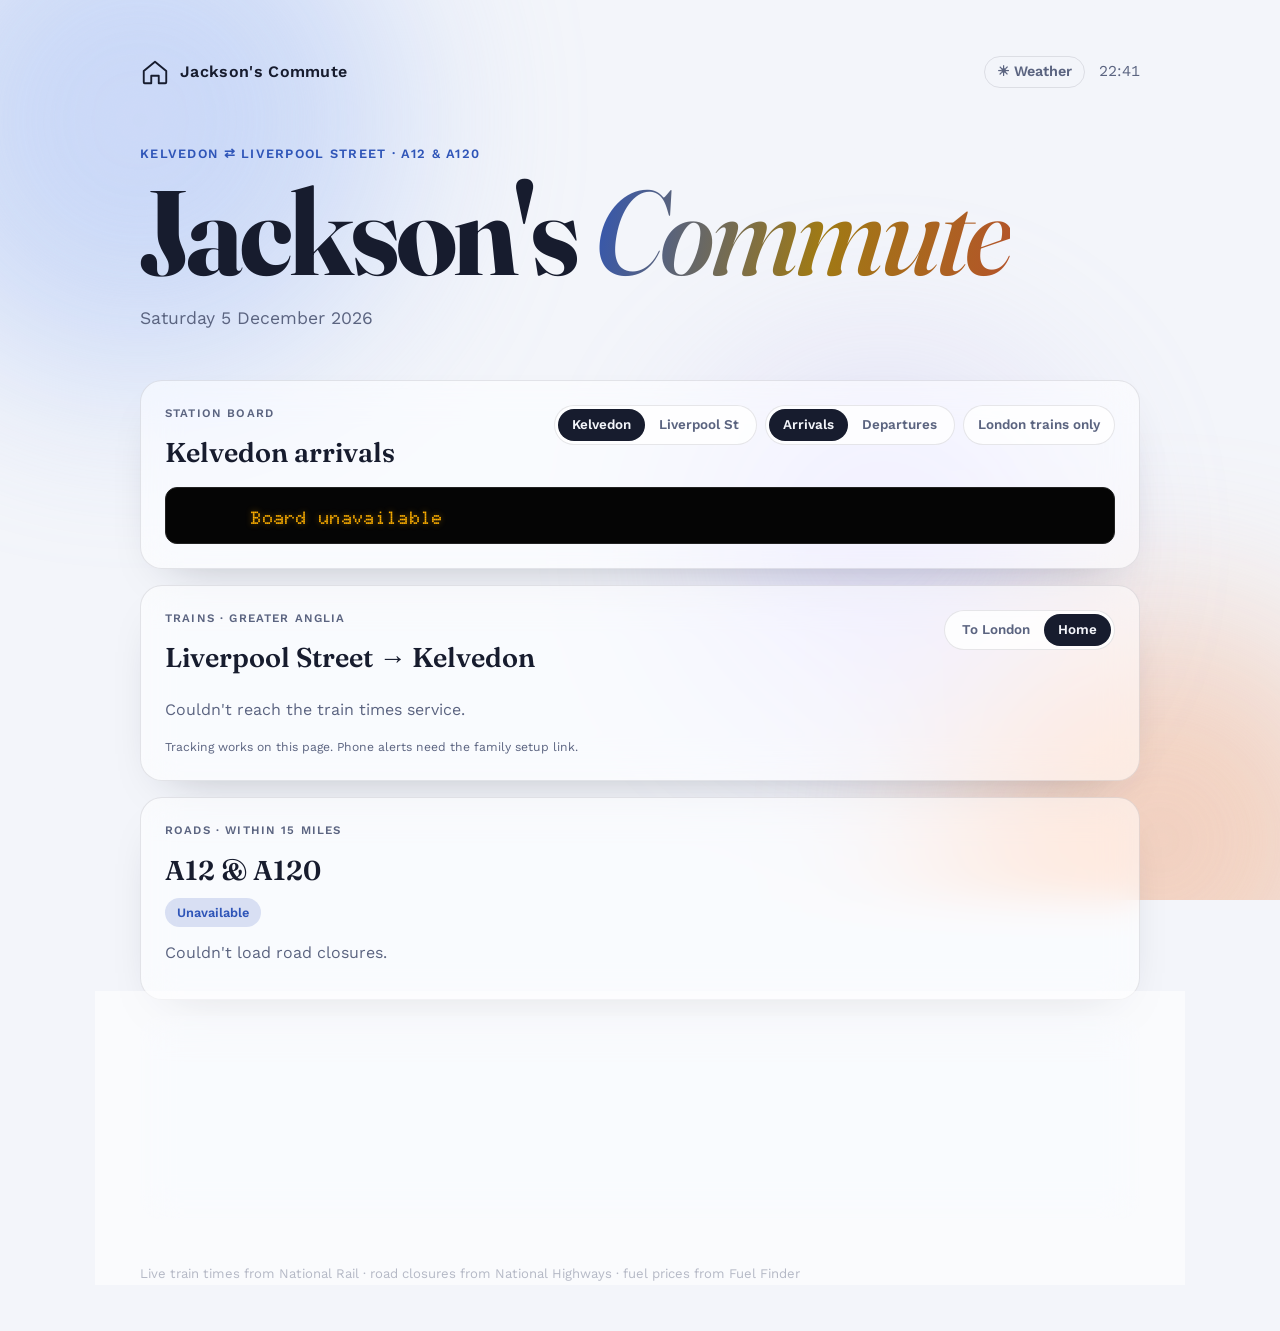
==== index.html @ 6f38d314 "Add the Met Office weather page and a link to it Co-Authored-By: Claude Opus 5.5 <noreply@anthropic." ====
<!doctype html>
<html lang="en-GB">
<head>
<meta charset="utf-8">
<meta name="viewport" content="width=device-width,initial-scale=1,viewport-fit=cover">
<title>Jackson&#39;s Commute</title>
<meta name="theme-color" content="#0c1020">
<link rel="preconnect" href="https://fonts.googleapis.com">
<link rel="preconnect" href="https://fonts.gstatic.com" crossorigin>
<link href="https://fonts.googleapis.com/css2?family=Fraunces:ital,opsz,wght@0,9..144,500;0,9..144,700;1,9..144,500&family=Work+Sans:wght@400;500;600&family=Doto:wght@700;900&display=swap" rel="stylesheet">
<style>
  :root {
    --bg: #0c1020;
    --ink: #eef1f8;
    --muted: #9aa3bd;
    --glass: rgba(255,255,255,0.055);
    --glass-2: rgba(255,255,255,0.09);
    --edge: rgba(255,255,255,0.11);
    --accent: #8fb3ff;
    --tomato: #e8875f;
    --gold: #e9c46a;
    --orb-a: #2a4596;
    --orb-b: #b4532a;
    --orb-c: #6a5acd;
    --shadow: 0 20px 60px -30px rgba(0,0,0,0.8);
    color-scheme: dark;
  }
  @media (prefers-color-scheme: light) {
    :root:not([data-theme="dark"]) {
      --bg: #f3f5fa;
      --ink: #171c2e;
      --muted: #5b6480;
      --glass: rgba(255,255,255,0.55);
      --glass-2: rgba(255,255,255,0.8);
      --edge: rgba(23,28,46,0.1);
      --accent: #2f55b8;
      --tomato: #b4532a;
      --gold: #a07a14;
      --orb-a: #a9c2f5;
      --orb-b: #f2b38f;
      --orb-c: #b9b0f0;
      --shadow: 0 20px 50px -30px rgba(23,28,46,0.35);
      color-scheme: light;
    }
  }
  * { box-sizing: border-box; }
  html, body { margin: 0; min-height: 100%; }
  body {
    background: var(--bg);
    color: var(--ink);
    font-family: "Work Sans", -apple-system, "Segoe UI", sans-serif;
    line-height: 1.5;
    overflow-x: hidden;
    padding: env(safe-area-inset-top) 0 env(safe-area-inset-bottom);
  }

  /* drifting colour orbs */
  .sky { position: fixed; inset: 0; z-index: 0; overflow: hidden; pointer-events: none; }
  .orb { position: absolute; border-radius: 50%; filter: blur(90px); opacity: 0.55; will-change: transform; }
  .orb.a { width: 520px; height: 520px; background: var(--orb-a); top: -140px; left: -120px; animation: drift1 26s ease-in-out infinite alternate; }
  .orb.b { width: 440px; height: 440px; background: var(--orb-b); bottom: -160px; right: -100px; animation: drift2 32s ease-in-out infinite alternate; }
  .orb.c { width: 360px; height: 360px; background: var(--orb-c); top: 40%; left: 55%; opacity: 0.3; animation: drift3 38s ease-in-out infinite alternate; }
  @keyframes drift1 { to { transform: translate(180px, 120px) scale(1.15); } }
  @keyframes drift2 { to { transform: translate(-200px, -140px) scale(1.1); } }
  @keyframes drift3 { to { transform: translate(-260px, 80px) scale(0.9); } }
  .grain { position: fixed; inset: 0; z-index: 1; pointer-events: none; opacity: 0.06; mix-blend-mode: overlay;
    background-image: url("data:image/svg+xml,%3Csvg xmlns='http://www.w3.org/2000/svg' width='160' height='160'%3E%3Cfilter id='n'%3E%3CfeTurbulence type='fractalNoise' baseFrequency='0.9' numOctaves='2' stitchTiles='stitch'/%3E%3C/filter%3E%3Crect width='100%25' height='100%25' filter='url(%23n)'/%3E%3C/svg%3E"); }

  .wrap { position: relative; z-index: 2; max-width: 1040px; margin: 0 auto; padding: 56px 20px 48px; }

  .top { display: flex; justify-content: space-between; align-items: center; gap: 12px; margin-bottom: 56px; }
  .mark { display: flex; align-items: center; gap: 10px; font-weight: 600; letter-spacing: 0.02em; }
  .mark svg { width: 30px; height: 30px; }
  .top-print { color: var(--muted); font-size: 0.9rem; font-weight: 600; text-decoration: none; padding: 4px 12px; border: 1px solid var(--edge); border-radius: 999px; }
  .top-print:hover { color: var(--ink); }
  @media print { .top-print { display: none; } }
  .clock { font-variant-numeric: tabular-nums; color: var(--muted); font-size: 0.95rem; }

  .hero { margin-bottom: 48px; }
  .hello { color: var(--accent); font-weight: 600; letter-spacing: 0.1em; text-transform: uppercase; font-size: 0.8rem; margin: 0 0 14px; }
  h1 {
    font-family: "Fraunces", Georgia, serif; font-weight: 700;
    font-size: clamp(3rem, 11vw, 7.5rem); line-height: 0.92; letter-spacing: -0.03em; margin: 0;
  }
  h1 em { font-style: italic; font-weight: 500;
    background: linear-gradient(100deg, var(--accent), var(--gold) 55%, var(--tomato));
    -webkit-background-clip: text; background-clip: text; color: transparent; }
  .date { margin: 18px 0 0; font-size: 1.1rem; color: var(--muted); }

  .grid { display: grid; grid-template-columns: repeat(6, minmax(0, 1fr)); gap: 16px; }
  .card {
    position: relative; border-radius: 22px; padding: 24px;
    background: var(--glass); border: 1px solid var(--edge);
    backdrop-filter: blur(18px) saturate(140%); -webkit-backdrop-filter: blur(18px) saturate(140%);
    box-shadow: var(--shadow); color: inherit; text-decoration: none;
    transition: transform 0.25s ease, background 0.25s ease, border-color 0.25s ease;
  }
  a.card:hover, a.card:focus-visible { transform: translateY(-4px); background: var(--glass-2); border-color: color-mix(in srgb, var(--accent) 45%, var(--edge)); }
  a:focus-visible { outline: 2px solid var(--accent); outline-offset: 3px; }
  .label { font-size: 0.72rem; font-weight: 600; letter-spacing: 0.1em; text-transform: uppercase; color: var(--muted); margin: 0 0 10px; }

  .tonight { grid-column: span 4; min-height: 240px; display: flex; flex-direction: column; }
  .tonight h2 { font-family: "Fraunces", Georgia, serif; font-weight: 600; font-size: clamp(1.5rem, 3.4vw, 2.2rem); line-height: 1.15; margin: 0; text-wrap: balance; }
  .split { display: grid; grid-template-columns: minmax(0, 1fr) minmax(0, 1fr); gap: 18px; }
  .split h2 { font-size: clamp(1.15rem, 2.4vw, 1.45rem); }
  .who { display: inline-block; font-size: 0.72rem; font-weight: 600; padding: 2px 10px; border-radius: 999px; margin-bottom: 8px;
    background: color-mix(in srgb, var(--accent) 18%, transparent); color: var(--accent); }
  .who.adults { background: color-mix(in srgb, var(--tomato) 18%, transparent); color: var(--tomato); }
  .tomorrow { margin-top: auto; padding-top: 18px; color: var(--muted); font-size: 0.9rem; }
  .tomorrow b { color: var(--ink); font-weight: 500; }

  .dinner { grid-column: span 2; display: flex; flex-direction: column; justify-content: space-between; min-height: 240px;
    background: linear-gradient(145deg, color-mix(in srgb, var(--accent) 30%, transparent), color-mix(in srgb, var(--gold) 14%, transparent)), var(--glass); }
  .dinner .big { font-family: "Fraunces", Georgia, serif; font-size: 1.9rem; font-weight: 700; line-height: 1.05; margin: 0; }
  .dinner .sub { color: var(--muted); margin: 8px 0 0; font-size: 0.92rem; }
  .arrow { display: inline-flex; align-items: center; justify-content: center; width: 46px; height: 46px; border-radius: 50%;
    background: var(--ink); color: var(--bg); font-size: 1.3rem; transition: transform 0.25s ease; align-self: flex-end; }
  a.card:hover .arrow { transform: rotate(-45deg); }

  .small { grid-column: span 2; display: flex; gap: 14px; align-items: flex-start; }
  .icon { flex: none; width: 42px; height: 42px; border-radius: 12px; display: grid; place-items: center; background: var(--glass-2); border: 1px solid var(--edge); }
  .icon svg { width: 22px; height: 22px; stroke: var(--accent); fill: none; stroke-width: 1.8; stroke-linecap: round; stroke-linejoin: round; }
  .small h3 { margin: 0 0 2px; font-size: 1.02rem; font-weight: 600; }
  .small p { margin: 0; color: var(--muted); font-size: 0.88rem; }

  .weather { grid-column: span 6; display: grid; grid-template-columns: minmax(0, 1.1fr) minmax(0, 1.6fr) minmax(0, 1.2fr); gap: 28px; align-items: start;
    background: linear-gradient(135deg, color-mix(in srgb, var(--orb-c) 22%, transparent), transparent 60%), var(--glass); }
  .wx-main { display: flex; align-items: center; gap: 14px; }
  .wx-temp { font-family: "Fraunces", Georgia, serif; font-size: 4.2rem; font-weight: 600; line-height: 1; letter-spacing: -0.03em; }
  .wx-desc { margin: 10px 0 2px; font-weight: 600; }
  .wx-meta { margin: 0; color: var(--muted); font-size: 0.85rem; }
  .wx-ico { display: inline-flex; width: 28px; height: 28px; flex: none; }
  .wx-ico.big { width: 58px; height: 58px; }
  .wx-ico svg { width: 100%; height: 100%; fill: none; stroke-width: 1.6; stroke-linecap: round; stroke-linejoin: round; }
  .wx-ico .sun { stroke: var(--gold); } .wx-ico .cloud { stroke: var(--ink); } .wx-ico .rain { stroke: #7fb2e5; } .wx-ico .moon { stroke: var(--muted); }
  .wx-hours { display: grid; grid-template-columns: repeat(6, minmax(0, 1fr)); gap: 6px; text-align: center; padding-top: 26px; }
  .wx-h { display: flex; flex-direction: column; align-items: center; gap: 5px; font-size: 0.8rem; color: var(--muted); font-variant-numeric: tabular-nums; }
  .wx-h b { color: var(--ink); font-size: 1rem; font-weight: 600; }
  .wx-rain { color: #7fb2e5; font-size: 0.72rem; min-height: 1em; }
  .wx-days { display: grid; gap: 4px; padding-top: 18px; }
  .wx-d { display: grid; grid-template-columns: 44px 28px 1fr auto; align-items: center; gap: 10px; font-size: 0.88rem; font-variant-numeric: tabular-nums; padding: 3px 0; }
  .wx-d .day { font-weight: 600; }
  .wx-d .rng { color: var(--muted); text-align: right; }
  .wx-d .rng b { color: var(--ink); font-weight: 600; }
  .wx-d .wx-rain { text-align: left; }
  @media (max-width: 900px) { .weather { grid-template-columns: minmax(0, 1fr) minmax(0, 1.4fr); } .wx-days { grid-column: span 2; grid-template-columns: repeat(5, minmax(0,1fr)); padding-top: 0; }
    .wx-d { grid-template-columns: 1fr; justify-items: center; text-align: center; gap: 4px; } .wx-d .rng, .wx-d .wx-rain { text-align: center; } }
  @media (max-width: 560px) { .weather { grid-template-columns: minmax(0, 1fr); gap: 18px; } .wx-days { grid-column: auto; } .wx-hours { padding-top: 0; } }

  .trains { grid-column: span 6; }
  .tr-head { display: flex; justify-content: space-between; align-items: flex-start; gap: 14px; flex-wrap: wrap; margin-bottom: 14px; }
  .tr-head h2 { font-family: "Fraunces", Georgia, serif; font-weight: 600; font-size: clamp(1.3rem, 3vw, 1.7rem); margin: 0; }
  .tr-switch { display: inline-flex; padding: 3px; border-radius: 999px; background: var(--glass-2); border: 1px solid var(--edge); }
  .tr-switch button { font: inherit; font-size: 0.84rem; font-weight: 600; border: 0; cursor: pointer; padding: 6px 14px; border-radius: 999px; background: transparent; color: var(--muted); }
  .tr-switch button[aria-selected="true"] { background: var(--ink); color: var(--bg); }
  .tr-switch button:focus-visible { outline: 2px solid var(--accent); outline-offset: 2px; }
  .tr-list { display: grid; }
  .tr-row { display: grid; grid-template-columns: 78px minmax(0, 1fr) 70px 110px 64px; gap: 12px; align-items: center; padding: 10px 0; border-top: 1px solid var(--edge); font-variant-numeric: tabular-nums; }
  .tr-row.hdr { border-top: 0; padding-top: 0; font-size: 0.7rem; font-weight: 600; letter-spacing: 0.08em; text-transform: uppercase; color: var(--muted); }
  .tr-row.hdr span { font-size: inherit; }
  .tr-dep { font-size: 1.15rem; font-weight: 600; }
  .tr-dep s { color: var(--muted); font-weight: 400; font-size: 0.85rem; margin-right: 4px; }
  .tr-to { color: var(--muted); font-size: 0.88rem; min-width: 0; overflow: hidden; text-overflow: ellipsis; white-space: nowrap; }
  .tr-to b { color: var(--ink); font-weight: 600; }
  .tr-plat { font-size: 0.9rem; }
  .tr-st { justify-self: end; font-size: 0.76rem; font-weight: 600; padding: 3px 10px; border-radius: 999px; white-space: nowrap;
    background: color-mix(in srgb, var(--accent) 16%, transparent); color: var(--accent); }
  .tr-st.late { background: color-mix(in srgb, var(--gold) 20%, transparent); color: var(--gold); }
  .tr-st.bad { background: color-mix(in srgb, var(--tomato) 22%, transparent); color: var(--tomato); }
  .tr-row.cancelled .tr-dep, .tr-row.cancelled .tr-to b { text-decoration: line-through; color: var(--muted); }
  .tr-msg { margin: 0 0 12px; padding: 10px 12px; border-radius: 12px; font-size: 0.85rem; background: color-mix(in srgb, var(--gold) 14%, transparent); border: 1px solid color-mix(in srgb, var(--gold) 30%, transparent); }
  .tr-empty { margin: 6px 0; color: var(--muted); }
  .tr-trk { justify-self: end; font: inherit; font-size: 0.74rem; font-weight: 600; cursor: pointer; padding: 3px 10px; border-radius: 999px;
    border: 1px solid var(--edge); background: transparent; color: var(--ink); }
  .tr-trk:hover, .tr-trk[aria-pressed="true"] { background: var(--ink); color: var(--bg); }
  .trk { margin: 0 0 16px; padding: 16px 18px; border-radius: 16px; background: var(--glass-2); border: 1px solid color-mix(in srgb, var(--accent) 45%, var(--edge)); }
  .trk-top { display: flex; justify-content: space-between; align-items: flex-start; gap: 12px; }
  .trk-top .label { margin-bottom: 4px; }
  .trk-now { font-family: "Fraunces", Georgia, serif; font-size: 1.25rem; font-weight: 600; line-height: 1.25; margin: 0; }
  .trk-sub { margin: 4px 0 0; color: var(--muted); font-size: 0.88rem; }
  .trk-sub b { color: var(--ink); font-weight: 600; }
  .trk-sub .late { color: var(--gold); } .trk-sub .bad { color: var(--tomato); }
  .trk-stop { font: inherit; font-size: 0.8rem; font-weight: 600; cursor: pointer; border: 1px solid var(--edge); background: transparent; color: var(--muted); border-radius: 999px; padding: 5px 12px; white-space: nowrap; }
  .trk-stop:hover { color: var(--ink); }
  .trk-line { list-style: none; margin: 14px 0 0; padding: 0; display: grid; }
  .trk-line li { position: relative; display: grid; grid-template-columns: 18px minmax(0, 1fr) auto; gap: 10px; align-items: center; padding: 5px 0; font-size: 0.88rem; font-variant-numeric: tabular-nums; }
  .trk-line li::before { content: ""; position: absolute; left: 8px; top: 0; bottom: 0; width: 2px; background: var(--edge); }
  .trk-line li:first-child::before { top: 50%; } .trk-line li:last-child::before { bottom: 50%; }
  .trk-line li.done::before { background: var(--accent); }
  .trk-dot { position: relative; z-index: 1; width: 12px; height: 12px; margin-left: 3px; border-radius: 50%; border: 2px solid var(--muted); background: var(--bg); }
  .trk-line li.done .trk-dot { background: var(--accent); border-color: var(--accent); }
  .trk-line li.next .trk-dot { border-color: var(--accent); box-shadow: 0 0 0 4px color-mix(in srgb, var(--accent) 25%, transparent); }
  .trk-line li.done .trk-name { color: var(--muted); }
  .trk-line li.dest .trk-name { font-weight: 700; }
  .trk-line li.before .trk-name, .trk-line li.before .trk-t { opacity: 0.5; }
  .trk-line li.boarding .trk-name { font-weight: 700; }
  .trk-you { font-style: normal; font-size: 0.7rem; font-weight: 600; letter-spacing: 0.04em; text-transform: uppercase; color: var(--accent); margin-left: 6px; }
  .trk-t { color: var(--muted); font-size: 0.8rem; text-align: right; }
  .trk-t b { color: var(--ink); font-weight: 600; } .trk-t .late { color: var(--gold); }
  .tr-foot { margin: 10px 0 0; font-size: 0.76rem; color: var(--muted); }
  @media (max-width: 560px) {
    .tr-row { grid-template-columns: 58px minmax(0, 1fr) auto auto; gap: 8px; }
    .tr-row .tr-plat { display: none; }
  }

  .board-card { grid-column: span 6; }
  /* Station board: amber dot-matrix on black, like the displays on the platform */
  .board { --amber: #ffb000; background: #050505; border-radius: 12px; padding: 14px 16px 10px; border: 1px solid #222;
    font-family: "Doto", ui-monospace, "SFMono-Regular", Menlo, monospace; font-weight: 900; color: var(--amber);
    text-shadow: 0 0 6px rgba(255, 176, 0, 0.45); letter-spacing: 0.02em; overflow: hidden; }
  .bd-row { display: grid; grid-template-columns: 5.2ch minmax(0, 1fr) 4ch 9ch; gap: 12px; align-items: baseline; padding: 4px 0; font-size: 1.12rem; line-height: 1.3; }
  .bd-row.hd { font-size: 0.78rem; opacity: 0.75; padding-bottom: 6px; }
  .bd-where { overflow: hidden; white-space: nowrap; text-overflow: ellipsis; }
  .bd-plat { text-align: center; }
  .bd-exp { text-align: right; white-space: nowrap; }
  .bd-filter { font: inherit; font-size: 0.84rem; font-weight: 600; cursor: pointer; padding: 7px 14px; border-radius: 999px;
    border: 1px solid var(--edge); background: var(--glass-2); color: var(--muted); }
  .bd-filter[aria-pressed="true"] { background: var(--ink); color: var(--bg); border-color: var(--ink); }
  .bd-filter:focus-visible { outline: 2px solid var(--accent); outline-offset: 2px; }
  .bd-short { display: none; }
  /* Names too long for their column slide across to show the rest, then back */
  .pan { text-overflow: clip !important; }
  .pan > .pan-in { display: inline-block; animation: pan var(--pan-dur, 6s) ease-in-out 1.5s infinite alternate; }
  @keyframes pan { 0%, 15% { transform: translateX(0); } 85%, 100% { transform: translateX(var(--pan-by)); } }
  @media (prefers-reduced-motion: reduce) { .pan > .pan-in { animation: none; } .pan { text-overflow: ellipsis !important; } }
  @media print { .pan > .pan-in { animation: none !important; } }
  .bd-late { color: #ffd766; } .bd-bad { color: #ff6a3d; text-shadow: 0 0 6px rgba(255, 106, 61, 0.5); }
  .bd-calling { font-size: 0.9rem; opacity: 0.9; overflow: hidden; white-space: nowrap; padding: 0 0 6px 5.2ch; margin-left: 12px; }
  .bd-calling span, .bd-tick { display: inline-block; padding-left: 100%; animation: bd-scroll var(--bd-dur, 20s) linear infinite; }
  @keyframes bd-scroll { to { transform: translateX(-100%); } }
  .bd-foot { display: flex; gap: 14px; justify-content: space-between; align-items: baseline; border-top: 1px solid #1e1e1e; margin-top: 8px; padding-top: 8px; font-size: 0.9rem; }
  .bd-clock { font-size: 1.35rem; }
  .bd-msg { flex: 1; min-width: 0; overflow: hidden; white-space: nowrap; font-size: 0.85rem; opacity: 0.85; }
  @media (prefers-reduced-motion: reduce) { .bd-calling span, .bd-tick { animation: none; padding-left: 0; white-space: normal; } .bd-msg { white-space: normal; } }
  @media (max-width: 560px) {
    .board { padding: 12px 12px 8px; }
    .bd-row { grid-template-columns: 4.8ch minmax(0, 1fr) 2.6ch 9ch; gap: 6px; font-size: 0.9rem; }
    .bd-row.hd { font-size: 0.7rem; }
    .bd-long { display: none; } .bd-short { display: inline; }
    .bd-calling { padding-left: 0; margin-left: 0; }
  }
  @media print {
    .board { background: #fff !important; color: #111 !important; text-shadow: none !important; border-color: #ccc !important; }
    .bd-late, .bd-bad { color: #111 !important; text-shadow: none !important; }
    .bd-calling span, .bd-tick { animation: none !important; padding-left: 0 !important; white-space: normal; } .bd-msg { white-space: normal !important; }
  }
  .roads { grid-column: span 6; }
  .fuel { grid-column: span 6; }
  .fu-row { display: grid; grid-template-columns: 74px minmax(0, 1fr) auto; gap: 12px; align-items: center; padding: 10px 0; border-top: 1px solid var(--edge); }
  .fu-p { font-size: 1.3rem; font-weight: 700; font-variant-numeric: tabular-nums; line-height: 1; }
  .fu-p small { font-size: 0.75rem; font-weight: 600; color: var(--muted); margin-left: 1px; }
  .fu-row.best .fu-p { color: var(--gold); }
  .fu-old { display: block; font-size: 0.7rem; font-weight: 500; color: var(--muted); margin-top: 4px; }
  .fu-txt { min-width: 0; }
  .fu-txt b { display: block; font-weight: 600; font-size: 0.92rem; line-height: 1.35; }
  .fu-txt span { display: block; font-size: 0.8rem; color: var(--muted); overflow: hidden; text-overflow: ellipsis; white-space: nowrap; }
  .fu-txt .shut { color: var(--tomato); font-weight: 600; }
  .fu-pin { font-size: 0.68rem; font-weight: 700; letter-spacing: 0.04em; text-transform: uppercase; color: var(--gold); margin-left: 6px; }
  .fu-side { text-align: right; font-size: 0.8rem; color: var(--muted); white-space: nowrap; font-variant-numeric: tabular-nums; }
  .fu-side a { display: block; color: var(--accent); font-weight: 600; text-decoration: none; margin-top: 2px; }
  @media print { .fu-side a { display: none; } }
  .rd-sum { display: inline-block; margin-top: 8px; font-size: 0.8rem; font-weight: 600; padding: 5px 12px; border-radius: 999px; white-space: nowrap;
    background: color-mix(in srgb, var(--accent) 16%, transparent); color: var(--accent); }
  .rd-sum.warn { background: color-mix(in srgb, var(--tomato) 22%, transparent); color: var(--tomato); }
  .rd-group { font-size: 0.7rem; font-weight: 600; letter-spacing: 0.08em; text-transform: uppercase; color: var(--muted); margin: 14px 0 2px; }
  .rd-group:first-child { margin-top: 0; }
  .rd-row { display: grid; grid-template-columns: 54px minmax(0, 1fr) auto; gap: 12px; align-items: center; padding: 10px 0; border-top: 1px solid var(--edge); }
  .rd-road { justify-self: start; font-size: 0.78rem; font-weight: 700; padding: 3px 8px; border-radius: 6px; background: #1f3f8f; color: #fff; letter-spacing: 0.02em; }
  .rd-txt { min-width: 0; }
  .rd-txt b { display: block; font-weight: 600; font-size: 0.92rem; line-height: 1.35; }
  .rd-txt span { font-size: 0.8rem; color: var(--muted); }
  .rd-where { display: block; font-style: normal; font-size: 0.82rem; color: var(--ink); opacity: 0.8; margin: 1px 0 2px; }
  .rd-row.live .rd-txt span { color: var(--tomato); font-weight: 600; }
  .rd-mi { font-size: 0.8rem; color: var(--muted); font-variant-numeric: tabular-nums; white-space: nowrap; }
  .rd-more { font: inherit; font-size: 0.82rem; font-weight: 600; color: var(--accent); background: none; border: 0; padding: 8px 0 0; cursor: pointer; }

  .house { margin-top: 48px; }
  .house-head { display: flex; justify-content: space-between; align-items: baseline; flex-wrap: wrap; gap: 8px; margin-bottom: 16px; }
  .house-head h2 { font-family: "Fraunces", Georgia, serif; font-weight: 600; font-size: 1.6rem; margin: 0; }
  .legend { display: flex; align-items: center; gap: 6px; font-size: 0.8rem; color: var(--muted); }
  .legend .dot.down { margin-left: 8px; }
  .apps { display: grid; grid-template-columns: repeat(4, minmax(0, 1fr)); gap: 14px; }
  .app { display: flex; gap: 12px; align-items: flex-start; padding: 18px; border-radius: 18px; }
  .app-txt { flex: 1; min-width: 0; }
  .app h3 { margin: 0 0 2px; font-size: 0.98rem; font-weight: 600; }
  .app p { margin: 0; color: var(--muted); font-size: 0.82rem; }
  .dot { flex: none; width: 9px; height: 9px; border-radius: 50%; background: var(--muted); opacity: 0.5; margin-top: 4px; }
  .dot.up { background: var(--accent); opacity: 1; box-shadow: 0 0 0 4px color-mix(in srgb, var(--accent) 22%, transparent); }
  .dot.down { background: var(--tomato); opacity: 1; }
  @media (max-width: 820px) { .apps { grid-template-columns: repeat(2, minmax(0, 1fr)); } }
  @media (max-width: 420px) { .apps { grid-template-columns: minmax(0, 1fr); } }

  footer { margin-top: 44px; display: flex; justify-content: space-between; flex-wrap: wrap; gap: 8px; color: var(--muted); font-size: 0.82rem; }
  footer a { color: var(--muted); }

  @media (max-width: 820px) {
    .tonight, .dinner { grid-column: span 6; }
    .small { grid-column: span 3; }
  }
  @media (max-width: 560px) {
    .wrap { padding-top: 32px; }
    .top { margin-bottom: 36px; }
    .small { grid-column: span 6; }
    .split { grid-template-columns: 1fr; }
    .orb { filter: blur(70px); }
  }
  @media (prefers-reduced-motion: reduce) {
    .orb { animation: none; }
    .card, .arrow { transition: none; }
  }
</style>
</head>
<body>
<div class="sky" aria-hidden="true"><div class="orb a"></div><div class="orb b"></div><div class="orb c"></div></div>
<div class="grain" aria-hidden="true"></div>

<div class="wrap">
  <div class="top">
    <div class="mark">
      <svg viewBox="0 0 32 32" aria-hidden="true"><path d="M4 15 16 5l12 10v12a1 1 0 0 1-1 1h-7v-8h-8v8H5a1 1 0 0 1-1-1z" fill="none" stroke="currentColor" stroke-width="2" stroke-linejoin="round"/></svg>
      Jackson&#39;s Commute
    </div>
    <div style="display:flex;align-items:center;gap:14px"><a href="/weather/" class="top-print">☀ Weather</a><div class="clock" id="clock">--:--</div></div>
  </div>

  <section class="hero">
    <p class="hello">Kelvedon ⇄ Liverpool Street · A12 &amp; A120</p>
    <h1>Jackson&#39;s <em>Commute</em></h1>
    <p class="date" id="date"></p>
  </section>

  <main class="grid">
    <section class="card board-card" aria-labelledby="bd-h">
      <div class="tr-head">
        <div>
          <p class="label">Station board</p>
          <h2 id="bd-h">Kelvedon arrivals</h2>
        </div>
        <div style="display:flex;gap:8px;flex-wrap:wrap">
          <div class="tr-switch bd-station" role="tablist" aria-label="Station">
            <button type="button" role="tab" data-crs="KEL" aria-selected="true">Kelvedon</button>
            <button type="button" role="tab" data-crs="LST" aria-selected="false">Liverpool St</button>
          </div>
          <div class="tr-switch bd-mode" role="tablist" aria-label="Board">
            <button type="button" role="tab" data-mode="arrivals" aria-selected="true">Arrivals</button>
            <button type="button" role="tab" data-mode="departures" aria-selected="false">Departures</button>
          </div>
          <button type="button" class="bd-filter" id="bd-filter" aria-pressed="false">Kelvedon trains only</button>
        </div>
      </div>
      <div class="board" id="board" aria-live="polite"><div class="bd-row">Loading…</div></div>
    </section>

    <section class="card trains" aria-labelledby="tr-h">
      <div class="tr-head">
        <div>
          <p class="label">Trains · Greater Anglia</p>
          <h2 id="tr-h">Kelvedon → Liverpool Street</h2>
        </div>
        <div class="tr-switch" role="tablist" aria-label="Direction">
          <button type="button" role="tab" data-dir="out" aria-selected="true">To London</button>
          <button type="button" role="tab" data-dir="home" aria-selected="false">Home</button>
        </div>
      </div>
      <div id="tr-msg"></div>
      <div class="trk" id="trk" hidden aria-live="polite"></div>
      <div class="tr-list" id="tr-list" aria-live="polite"><p class="tr-empty">Loading departures…</p></div>
      <p class="tr-foot" id="tr-foot"></p>
    </section>

    <section class="card roads" aria-labelledby="rd-h">
      <div class="tr-head">
        <div>
          <p class="label" id="rd-label">Roads · within 15 miles</p>
          <h2 id="rd-h">A12 &amp; A120</h2>
          <span class="rd-sum" id="rd-sum">Checking…</span>
        </div>
      </div>
      <div id="rd-list" aria-live="polite"></div>
      <p class="tr-foot" id="rd-foot"></p>
    </section>

    <section class="card fuel" aria-labelledby="fu-h">
      <div class="tr-head">
        <div>
          <p class="label" id="fu-label">Fuel · within 10 miles</p>
          <h2 id="fu-h">Cheapest fuel</h2>
          <span class="rd-sum" id="fu-sum">Checking…</span>
        </div>
        <div class="tr-switch fu-switch" role="tablist" aria-label="Fuel">
          <button type="button" role="tab" data-fuel="E10" aria-selected="true">Unleaded</button>
          <button type="button" role="tab" data-fuel="E5" aria-selected="false">Super</button>
          <button type="button" role="tab" data-fuel="B7_STANDARD" aria-selected="false">Diesel</button>
        </div>
      </div>
      <div id="fu-list" aria-live="polite"></div>
      <p class="tr-foot" id="fu-foot"></p>
    </section>

  </main>

  <footer>
    <span>Live train times from National Rail · road closures from National Highways · fuel prices from Fuel Finder</span>
  </footer>
</div>

<script>
(function () {
  function esc(s) { var d = document.createElement('div'); d.textContent = s; return d.innerHTML; }
  // Train times come from National Rail's own feed (Rail Data Marketplace) using the family's
  // keys, or from the free Huxley service when there are no keys or the feed fails. Both answer
  // with the same JSON, so callers ask for Huxley-style paths: departures/KEL/to/LST/10,
  var HUX = 'https://huxley2.azurewebsites.net/', RDM = 'https://api1.raildata.org.uk/', LDB = '/LDBWS/api/20220120/';
  var railKeys = Promise.resolve().then(function () {
    try { var k = (localStorage.getItem('trains-rail') || '').split('.'); return k.length === 3 ? { dep: k[0], arr: k[1], svc: k[2] } : null; }
    catch (e) { return null; }
  });
  function getJson(u, headers) {
    return fetch(u, { cache: 'no-store', headers: headers || {} })
      .then(function (r) { if (!r.ok) throw new Error(r.status); return r.json(); });
  }
  function railUrl(path, k) {
    var b = /^(departures|arrivals)\/([A-Z]{3})(?:\/(?:to|from)\/([A-Z]{3}))?\/(\d+)/.exec(path), s = /^service\/([^?]+)/.exec(path);
    if (!k) return null;
    if (b && b[1] === 'departures' && k.dep) return [RDM + '1010-live-departure-board-dep1_2' + LDB + 'GetDepBoardWithDetails/' + b[2] +
      '?numRows=' + b[4] + (b[3] ? '&filterCrs=' + b[3] + '&filterType=to' : ''), k.dep];
    if (b && b[1] === 'arrivals' && k.arr) return [RDM + '1010-live-arrival-board-arr' + LDB + 'GetArrBoardWithDetails/' + b[2] +
      '?numRows=' + b[4] + (b[3] ? '&filterCrs=' + b[3] + '&filterType=from' : ''), k.arr];
    if (s && k.svc) return [RDM + '1010-service-details1_2' + LDB + 'GetServiceDetails/' + s[1], k.svc];
    return null;
  }
  function railGet(path) {
    var hux = function () { return getJson(HUX + path); };
    return railKeys.then(function (k) {
      var u = railUrl(path, k);
      return u ? getJson(u[0], { 'x-apikey': u[1] }).catch(hux) : hux();
    });
  }
  function nrcc(m) { return new DOMParser().parseFromString(m.value || m.Value || '', 'text/html').body.textContent; }
  function tick() {
    var now = new Date();
    document.getElementById('clock').textContent = now.toLocaleTimeString('en-GB', { hour: '2-digit', minute: '2-digit' });
    document.getElementById('date').textContent = now.toLocaleDateString('en-GB', { weekday: 'long', day: 'numeric', month: 'long', year: 'numeric' });
  }
  tick(); setInterval(tick, 15000);

  // Make any cell whose text doesn't fit slide across to show the rest (like a station board)
  function panLong(root) {
    (root || document).querySelectorAll('.bd-where, .tr-to').forEach(function (el) {
      if (el.classList.contains('pan')) { el.innerHTML = el.firstElementChild.innerHTML; el.classList.remove('pan'); }
      var over = el.scrollWidth - el.clientWidth;
      if (over > 2) {
        el.innerHTML = '<span class="pan-in">' + el.innerHTML + '</span>';
        el.classList.add('pan');
        el.style.setProperty('--pan-by', -(over + 6) + 'px');
        el.style.setProperty('--pan-dur', Math.max(3, over / 25).toFixed(1) + 's');
      }
    });
  }
  var panTimer = null;
  window.addEventListener('resize', function () { clearTimeout(panTimer); panTimer = setTimeout(function () { panLong(); }, 250); });
  // Measure again once the dot-matrix font has loaded, since it changes how wide names are
  if (document.fonts && document.fonts.ready) document.fonts.ready.then(function () { panLong(); });

  // Commute trains: Kelvedon <-> Liverpool Street, live from National Rail via the Huxley2 proxy (no key).
  // Mornings default to the London direction, from midday to the trip home.
  var ROUTES = {
    out:  { from: 'KEL', to: 'LST', title: 'Kelvedon → Liverpool Street' },
    home: { from: 'LST', to: 'KEL', title: 'Liverpool Street → Kelvedon' }
  };
  var trDir = new Date().getHours() < 12 ? 'out' : 'home';
  var trButtons = document.querySelectorAll('.trains .tr-switch button');
  function trArrival(s, crs) {
    var pts = (s.subsequentCallingPoints || [])[0];
    var cp = pts && pts.callingPoint.filter(function (c) { return c.crs === crs; })[0];
    if (!cp) return '';
    return /^\d\d:\d\d$/.test(cp.et) ? cp.et : cp.st;
  }
  function trStatus(s) {
    if (s.isCancelled || s.etd === 'Cancelled') return { cls: 'bad', text: 'Cancelled' };
    if (s.etd === 'On time') return { cls: '', text: 'On time' };
    if (s.etd === 'Delayed') return { cls: 'bad', text: 'Delayed' };
    if (/^\d\d:\d\d$/.test(s.etd)) return { cls: 'late', text: 'Exp ' + s.etd };
    return { cls: '', text: s.etd };
  }
  function trTrackBtn(r, std) {
    return '<button type="button" class="tr-trk" data-std="' + std + '" aria-pressed="' + (trkIs(r.from, r.to, std) ? 'true' : 'false') +
      '" aria-label="Track the ' + std + '">Track</button>';
  }
  // Trains that have already left but not yet arrived, from the destination's arrivals board,
  // so they can still be tracked after they drop off the departures board.
  function trOnTheWay(a, r) {
    return (a && a.trainServices || []).map(function (s) {
      var pts = ((s.previousCallingPoints || [])[0] || {}).callingPoint || [];
      var o = pts.filter(function (c) { return c.crs === r.from; })[0];
      if (!o || !o.at || s.eta === 'Arrived' || s.ata || s.isCancelled) return null;
      return { std: o.st, left: o.at === 'On time' ? o.st : o.at, sta: s.sta, eta: s.eta, platform: s.platform,
               origin: ((s.origin || [])[0] || {}).locationName || '' };
    }).filter(Boolean);
  }
  function loadTrains() {
    var r = ROUTES[trDir];
    document.getElementById('tr-h').textContent = r.title;
    trButtons.forEach(function (b) { b.setAttribute('aria-selected', b.dataset.dir === trDir ? 'true' : 'false'); });
    Promise.all([
      railGet('departures/' + r.from + '/to/' + r.to + '/6?expand=true'),
      railGet('arrivals/' + r.to + '/from/' + r.from + '/10?expand=true').catch(function () { return null; })
    ])
      .then(function (both) {
        var d = both[0], a = both[1];
        if (ROUTES[trDir] !== r) return; // switched direction while loading
        var msgs = (d.nrccMessages || []).map(function (m) {
          return nrcc(m).trim();
        }).filter(Boolean);
        document.getElementById('tr-msg').innerHTML = msgs.map(function (m) { return '<p class="tr-msg">' + esc(m) + '</p>'; }).join('');
        var list = d.trainServices || [], moving = trOnTheWay(a, r), html = '';
        var hdr = function (first) { return '<div class="tr-row hdr"><span>' + first + '</span><span>Arrives</span><span class="tr-plat">Platform</span><span style="justify-self:end">Status</span><span></span></div>'; };
        if (moving.length) {
          html += '<p class="rd-group">On the way</p>' + hdr('Left');
          moving.forEach(function (m) {
            var exp = /^\d\d:\d\d$/.test(m.eta) ? m.eta : m.sta, late = lateBy(m.sta, exp) > 1;
            html += '<div class="tr-row"><span class="tr-dep">' + esc(m.left) + '</span>' +
              '<span class="tr-to"><b>' + esc(exp) + '</b>' + (m.origin ? ' · from ' + esc(m.origin.replace(/^London /, '')) : '') + '</span>' +
              '<span class="tr-plat">' + (m.platform ? 'Plat ' + esc(m.platform) : '–') + '</span>' +
              '<span class="tr-st ' + (late ? 'late' : '') + '">' + (late ? 'Exp ' + esc(exp) : m.eta === 'Delayed' ? 'Delayed' : 'On time') + '</span>' +
              trTrackBtn(r, m.std) + '</div>';
          });
          if (list.length) html += '<p class="rd-group">Departing</p>';
        }
        if (list.length) html += hdr('Departs');
        list.forEach(function (s) {
          var st = trStatus(s), late = /^\d\d:\d\d$/.test(s.etd);
          var arr = trArrival(s, r.to);
          html += '<div class="tr-row' + (st.text === 'Cancelled' ? ' cancelled' : '') + '">' +
            '<span class="tr-dep">' + (late ? '<s>' + s.std + '</s>' + s.etd : s.std) + '</span>' +
            '<span class="tr-to">' + (arr ? '<b>' + arr + '</b> · ' : '') + esc(s.destination[0].locationName) + '</span>' +
            '<span class="tr-plat">' + (s.platform ? 'Plat ' + esc(s.platform) : '–') + '</span>' +
            '<span class="tr-st ' + st.cls + '"' + (s.cancelReason || s.delayReason ? ' title="' + esc(s.cancelReason || s.delayReason) + '"' : '') + '>' + st.text + '</span>' +
            trTrackBtn(r, s.std) + '</div>';
        });
        document.getElementById('tr-list').innerHTML = html || '<p class="tr-empty">No direct trains in the next couple of hours.</p>';
        panLong(document.getElementById('tr-list'));
        document.querySelectorAll('#tr-list .tr-trk').forEach(function (b) {
          b.addEventListener('click', function () { trkStart(r.from, r.to, b.dataset.std); });
        });
        document.getElementById('tr-foot').textContent = 'Live from National Rail · updated ' +
          new Date().toLocaleTimeString('en-GB', { hour: '2-digit', minute: '2-digit' });
      })
      .catch(function () {
        if (ROUTES[trDir] !== r) return;
        document.getElementById('tr-list').innerHTML = "<p class=\"tr-empty\">Couldn't reach the train times service.</p>";
      });
  }
  trButtons.forEach(function (b) {
    b.addEventListener('click', function () { trDir = b.dataset.dir; loadTrains(); });
  });
  // Tracking one train. A train is identified by route + scheduled departure (e.g. LST-KEL-1702),
  // not by its National Rail ID, which can stop working once it has left. Each minute we look for
  // it on the destination's arrivals board, which lists it (with the actual time it left each stop)
  // until it arrives; before it's on that board we use the origin's departures board instead.
  // Remembered on this device, and /#track=LST-KEL-1702 opens it on any device.
  var trk = null, trkLast = null, trkTimer = null, trkCfg = null;
  // Public page: the family code (the ntfy control topic) and National Rail keys are kept in this
  // browser only. Set them once per phone by opening the private setup link .../#code=<topic>&rail=<keys>.
  (function () {
    var m = /^#code=([A-Za-z0-9_-]+)(?:&rail=([A-Za-z0-9.]+))?$/.exec(location.hash), code = null;
    try {
      if (m) {
        localStorage.setItem('trains-code', m[1]);
        if (m[2]) localStorage.setItem('trains-rail', m[2]);
        history.replaceState(null, '', location.pathname);
      }
      code = localStorage.getItem('trains-code');
    } catch (e) {}
    if (code) trkCfg = { control: code };
    var foot = document.getElementById('tr-foot'), note = document.createElement('p');
    note.className = 'tr-foot';
    note.textContent = code ? 'Phone alerts are on for this phone.' : 'Tracking works on this page. Phone alerts need the family setup link.';
    if (m) note.textContent = 'Phone alerts set up for this phone. Tap Track on a train to get alerts.';
    foot.parentNode.insertBefore(note, foot.nextSibling);
  })();
  function trkSend(cmd) {
    if (!trkCfg) return;
    fetch((trkCfg.server || 'https://ntfy.sh') + '/' + encodeURIComponent(trkCfg.control), { method: 'POST', body: cmd }).catch(function () {});
  }
  function trkToday() { var d = new Date(); return d.getFullYear() + '-' + (d.getMonth() + 1) + '-' + d.getDate(); }
  function trkIs(from, to, std) { return !!trk && trk.from === from && trk.to === to && trk.std === std; }
  function mins(t) { var m = /^(\d\d):(\d\d)$/.exec(t || ''); return m ? +m[1] * 60 + +m[2] : null; }
  function lateBy(st, t) { var a = mins(st), b = mins(t); if (a === null || b === null) return 0; var d = b - a; if (d < -720) d += 1440; return d; }
  function trkSave() {
    try { if (trk) localStorage.setItem('trk', JSON.stringify(trk)); else localStorage.removeItem('trk'); } catch (e) {}
    var h = trk ? '#track=' + trk.from + '-' + trk.to + '-' + trk.std.replace(':', '') : '';
    if (location.hash.indexOf('#track=') === 0 || h) history.replaceState(null, '', location.pathname + location.search + h);
  }
  function trkStart(from, to, std) {
    if (trkIs(from, to, std)) { trkStop(); return; }
    trk = { from: from, to: to, std: std, day: trkToday() }; trkLast = null; trkSid = null;
    trkSend('track ' + from + ' ' + to + ' ' + std);
    trkSave(); trkLoad(); loadTrains();
    clearInterval(trkTimer); trkTimer = setInterval(trkLoad, 60 * 1000);
  }
  function trkStop() {
    if (trk) trkSend('stop ' + trk.from + ' ' + trk.to + ' ' + trk.std);
    trk = null; trkLast = null; trkSid = null; clearInterval(trkTimer);
    document.getElementById('trk').hidden = true;
    trkSave(); loadTrains();
  }
  function pts(group) { return ((group || [])[0] || {}).callingPoint || []; }
  // Find the train's National Rail service ID: on the boarding station's departures board if it
  // hasn't left yet, otherwise on the destination's arrivals board (which lists it until it arrives).
  var trkSid = null;
  function trkFindSid(want) {
    return railGet('departures/' + want.from + '/to/' + want.to + '/15')
      .then(function (d) {
        var s = (d.trainServices || []).filter(function (x) { return x.std === want.std; })[0];
        if (s) return s.serviceID;
        return railGet('arrivals/' + want.to + '/from/' + want.from + '/15?expand=true').then(function (a) {
          var t = (a.trainServices || []).filter(function (x) {
            return pts(x.previousCallingPoints).some(function (c) { return c.crs === want.from && c.st === want.std; });
          })[0];
          return t ? t.serviceID : null;
        });
      });
  }
  // The whole journey from where the train starts (e.g. Clacton or Ipswich) to our destination.
  // Stops before the boarding station are marked "before"; the boarding station "board".
  function trkFromService(d) {
    var cp = function (c) { return { name: c.locationName, crs: c.crs, st: c.st, at: c.at, et: c.et }; };
    var here = d.crs === trk.to
      ? { name: d.locationName, crs: d.crs, st: d.sta, at: d.ata || (d.eta === 'Arrived' ? 'On time' : null), et: d.eta }
      : { name: d.locationName, crs: d.crs, st: d.std, at: d.atd, et: d.etd };
    var all = pts(d.previousCallingPoints).map(cp).concat([here], pts(d.subsequentCallingPoints).map(cp));
    var crs = all.map(function (c) { return c.crs; }), fi = crs.indexOf(trk.from), ti = crs.indexOf(trk.to);
    if (fi < 0 || ti < 0 || ti < fi) return null;
    var stops = all.slice(0, ti + 1);
    stops.forEach(function (c, i) { c.before = i < fi; c.board = i === fi; c.dest = i === ti; });
    return { stops: stops, cancelled: d.isCancelled || here.et === 'Cancelled', reason: d.cancelReason || d.delayReason,
             platform: d.platform ? d.platform + ' at ' + bdShortName(d.locationName) : null };
  }
  function bdShortName(n) { return (n || '').replace(/^London /, ''); }
  function trkLoad() {
    if (!trk) return;
    var want = trk;
    (trkSid ? Promise.resolve(trkSid) : trkFindSid(want))
      .then(function (sid) {
        if (trk !== want) return null;
        trkSid = sid;
        if (!sid) return null;
        return railGet('service/' + sid).then(trkFromService, function () { trkSid = null; return null; });
      })
      .then(function (j) { if (trk !== want) return; if (j) trkLast = j; trkRender(j ? 'live' : 'missing'); })
      .catch(function () { if (trk === want) trkRender('error'); });
  }
  function tAct(c) { return c.at === 'On time' ? c.st : c.at; }
  function tExp(c) { return c.at ? tAct(c) : /^\d\d:\d\d$/.test(c.et || '') ? c.et : c.st; }
  function tTxt(c) {
    var sched = c.st;
    if (c.at) { var a = tAct(c); return (c.dest ? 'arr ' : 'left ') + '<b' + (lateBy(sched, a) > 1 ? ' class="late"' : '') + '>' + esc(a) + '</b>'; }
    if (c.et === 'Cancelled') return '<b class="late">cancelled</b>';
    if (/^\d\d:\d\d$/.test(c.et || '')) return '<s>' + esc(sched) + '</s> <b class="late">' + esc(c.et) + '</b>';
    return esc(sched) + (c.et === 'Delayed' ? ' <b class="late">delayed</b>' : '');
  }
  function lateTag(sched, t) { var n = lateBy(sched, t); return n > 1 ? ' <span class="late">(' + n + ' min late)</span>' : ' (on time)'; }
  function trkRender(state) {
    var box = document.getElementById('trk'), j = trkLast;
    box.hidden = false;
    var head = '<div class="trk-top"><div><p class="label">Tracking' + (trkCfg ? ' · phone alerts on' : '') + '</p><p class="trk-now" id="trk-now"></p></div>' +
      '<button type="button" class="trk-stop" id="trk-stop">Stop tracking</button></div><p class="trk-sub" id="trk-sub"></p>';
    var now = '', sub = '', line = '';
    var title = 'The ' + trk.std + ' ' + (ROUTES.out.from === trk.from ? ROUTES.out.title : ROUTES.home.title);
    var hhmm = new Date().toTimeString().slice(0, 5);
    if (!j) {
      now = title;
      var gone = lateBy(trk.std, hhmm) > 0;
      sub = state === 'error' ? "Couldn't reach the train times service. Trying again every minute."
        : gone ? "It's no longer on the live boards, so it has most likely arrived."
        : "Can't find this train on the live boards yet. It shows up about two hours before it leaves.";
    } else {
      var st = j.stops, dest = st[st.length - 1], k = -1, oi = 0;
      st.forEach(function (c, i) { if (c.at) k = i; if (c.board) oi = i; });
      var board = st[oi], destT = tExp(dest), late = lateBy(dest.st, destT);
      var lateTxt = late > 1 ? ' <span class="late">(' + late + ' min late)</span>' : !j.cancelled ? ' · on time' : '';
      if (j.cancelled) {
        now = title + ' is cancelled';
        sub = j.reason ? esc(j.reason) : '';
      } else if (dest.at || (state === 'missing' && k === st.length - 2 && mins(destT) !== null && lateBy(destT, hhmm) >= 0)) {
        now = 'Arrived at ' + esc(dest.name) + ' ' + esc(destT);
        sub = title + '.' + (late > 1 ? ' <span class="late">' + late + ' min late.</span>' : '');
      } else if (k < oi) {
        // Not at our station yet: say where it is on the way to us, so we know if it's running late
        var bt = tExp(board);
        if (k >= 0) {
          now = 'On its way to ' + esc(board.name);
          sub = 'Left ' + esc(st[k].name) + ' at ' + esc(tAct(st[k])) + lateTag(st[k].st, tAct(st[k])) +
            ' · due at ' + esc(board.name) + ' <b>' + esc(bt) + '</b>' + lateTag(board.st, bt);
        } else {
          now = 'Not left ' + esc(st[0].name) + ' yet';
          sub = (oi > 0 ? 'Starts at ' + esc(st[0].name) + ' ' + esc(tExp(st[0])) + ' · ' : '') +
            'due to leave ' + esc(board.name) + ' <b>' + esc(bt) + '</b>' + lateTag(board.st, bt);
        }
        sub += ' · expected ' + esc(dest.name) + ' <b>' + esc(destT) + '</b>' + (j.platform ? ' · platform ' + esc(j.platform) : '');
      } else {
        var last = st[k], next = st[k + 1];
        now = 'Left ' + esc(last.name) + ' at ' + esc(tAct(last)) + (next && !next.dest ? ' · next ' + esc(next.name) : '');
        sub = 'Expected at ' + esc(dest.name) + ' <b>' + esc(destT) + '</b>' + lateTxt;
      }
      if (j.reason && !j.cancelled) sub += '<br>' + esc(j.reason);
      line = '<ol class="trk-line">' + st.map(function (c, i) {
        var cls = (c.at ? 'done' : i === k + 1 ? 'next' : '') + (c.dest ? ' dest' : '') + (c.before ? ' before' : '') + (c.board ? ' boarding' : '');
        return '<li class="' + cls + '"><span class="trk-dot"></span><span class="trk-name">' + esc(c.name) +
          (c.board && oi > 0 ? ' <em class="trk-you">get on here</em>' : '') + '</span><span class="trk-t">' + tTxt(c) + '</span></li>';
      }).join('') + '</ol>';
    }
    box.innerHTML = head + line;
    document.getElementById('trk-now').innerHTML = now;
    document.getElementById('trk-sub').innerHTML = sub + (state === 'live' ? ' · updated ' + hhmm : '');
    document.getElementById('trk-stop').addEventListener('click', trkStop);
  }
  // Resume: a #track= link wins, then whatever this device was tracking today
  (function () {
    var m = /^#track=([A-Z]{3})-([A-Z]{3})-(\d\d)(\d\d)$/.exec(location.hash), saved = null;
    try { saved = JSON.parse(localStorage.getItem('trk') || 'null'); } catch (e) {}
    if (m) trk = { from: m[1], to: m[2], std: m[3] + ':' + m[4], day: trkToday() };
    else if (saved && saved.day === trkToday()) trk = saved;
    if (!trk) return;
    trkSave(); trkLoad(); trkTimer = setInterval(trkLoad, 60 * 1000);
  })();

  loadTrains(); setInterval(loadTrains, 2 * 60 * 1000);

  // Station board: arrivals or departures at Kelvedon or Liverpool Street, styled like the
  // dot-matrix displays on the platform. All trains, not just the direct Kelvedon <-> London ones.
  var bdCrs = 'KEL', bdMode = 'arrivals', bdLoading = null, bdOnly = false;
  try { bdOnly = localStorage.getItem('bd-only') === '1'; } catch (e) {}
  // "Only our trains": at Liverpool Street, just trains that call at Kelvedon; at Kelvedon, just London trains
  var BD_OTHER = { KEL: 'LST', LST: 'KEL' }, BD_ONLY_LABEL = { KEL: 'London trains only', LST: 'Kelvedon trains only' };
  var BD_NAMES = { KEL: 'Kelvedon', LST: 'Liverpool Street' };
  var bdSt = document.querySelectorAll('.bd-station button'), bdMd = document.querySelectorAll('.bd-mode button');
  function bdShort(n) { return (n || '').replace(/^London /, ''); }
  function bdExp(sched, e, cancelled) {
    if (cancelled || e === 'Cancelled') return '<span class="bd-exp bd-bad">Cancelled</span>';
    if (e === 'On time') return '<span class="bd-exp">On time</span>';
    if (e === 'Delayed') return '<span class="bd-exp bd-bad">Delayed</span>';
    if (/^\d\d:\d\d$/.test(e || '')) return '<span class="bd-exp bd-late">Exp ' + e + '</span>';
    return '<span class="bd-exp">' + esc(e || '') + '</span>';
  }
  function loadBoard() {
    var crs = bdCrs, mode = bdMode, arr = mode === 'arrivals';
    document.getElementById('bd-h').textContent = BD_NAMES[crs] + ' ' + mode + (bdOnly ? (crs === 'LST' ? ' · Kelvedon trains' : ' · London trains') : '');
    var fb = document.getElementById('bd-filter');
    fb.textContent = BD_ONLY_LABEL[crs]; fb.setAttribute('aria-pressed', bdOnly ? 'true' : 'false');
    bdSt.forEach(function (b) { b.setAttribute('aria-selected', b.dataset.crs === crs ? 'true' : 'false'); });
    bdMd.forEach(function (b) { b.setAttribute('aria-selected', b.dataset.mode === mode ? 'true' : 'false'); });
    var key = crs + mode + bdOnly; bdLoading = key;
    railGet(mode + '/' + crs + (bdOnly ? (arr ? '/from/' : '/to/') + BD_OTHER[crs] : '') + '/10' + (arr ? '' : '?expand=true'))
      .then(function (d) {
        if (bdLoading !== key) return;
        var list = (d.trainServices || []).concat(d.busServices || []);
        var html = '<div class="bd-row hd"><span>Time</span><span>' + (arr ? 'From' : 'Destination') + '</span><span class="bd-plat">Plat</span><span class="bd-exp"><span class="bd-long">Expected</span><span class="bd-short">Exp</span></span></div>';
        list.forEach(function (s, i) {
          var t = arr ? s.sta : s.std, e = arr ? s.eta : s.etd;
          var where = arr ? ((s.origin || [])[0] || {}).locationName : ((s.destination || [])[0] || {}).locationName;
          html += '<div class="bd-row"><span>' + esc(t || '') + '</span><span class="bd-where">' + esc(bdShort(where)) + '</span>' +
            '<span class="bd-plat">' + esc(s.platform || (s.serviceType === 1 ? 'BUS' : '-')) + '</span>' + bdExp(t, e, s.isCancelled) + '</div>';
          if (!arr && i === 0) {
            var cps = (((s.subsequentCallingPoints || [])[0] || {}).callingPoint || []).map(function (c) { return bdShort(c.locationName); });
            if (cps.length) {
              var txt = 'Calling at: ' + (cps.length > 1 ? cps.slice(0, -1).join(', ') + ' and ' + cps[cps.length - 1] : cps[0] + ' only');
              html += '<div class="bd-calling"><span style="--bd-dur:' + Math.max(12, txt.length * 0.28).toFixed(0) + 's">' + esc(txt) + '</span></div>';
            }
          }
        });
        if (!list.length) html += '<div class="bd-row"><span></span><span>No ' + mode + ' in the next two hours</span></div>';
        // Disruption notices scroll along the bottom, like the real boards
        var msg = (d.nrccMessages || []).map(function (m) { return nrcc(m).replace(/\s+/g, ' ').trim(); }).filter(Boolean).join('   ·   ');
        html += '<div class="bd-foot"><span class="bd-msg">' + (msg
          ? '<span class="bd-tick" style="--bd-dur:' + Math.max(14, msg.length * 0.22).toFixed(0) + 's">' + esc(msg) + '</span>'
          : esc(BD_NAMES[crs])) + '</span><span class="bd-clock" id="bd-clock"></span></div>';
        document.getElementById('board').innerHTML = html;
        panLong(document.getElementById('board'));
        bdTick();
      })
      .catch(function () {
        if (bdLoading === key) document.getElementById('board').innerHTML = '<div class="bd-row"><span></span><span>Board unavailable</span></div>';
      });
  }
  function bdTick() { var c = document.getElementById('bd-clock'); if (c) c.textContent = new Date().toTimeString().slice(0, 8); }
  bdSt.forEach(function (b) { b.addEventListener('click', function () { bdCrs = b.dataset.crs; loadBoard(); }); });
  document.getElementById('bd-filter').addEventListener('click', function () {
    bdOnly = !bdOnly;
    try { localStorage.setItem('bd-only', bdOnly ? '1' : '0'); } catch (e) {}
    loadBoard();
  });
  bdMd.forEach(function (b) { b.addEventListener('click', function () { bdMode = b.dataset.mode; loadBoard(); }); });
  loadBoard(); setInterval(loadBoard, 60 * 1000); setInterval(bdTick, 1000);

  // polls it every 15 minutes (it needs a client secret, so the browser can't) and writes data/fuel.json.
  var FU_SHOW = 6, fuKind = 'E10', fuData = null, fuOpen = false;
  try { fuKind = localStorage.getItem('fuel-kind') || 'E10'; } catch (e) {}
  var FU_NAMES = { E10: 'Unleaded', E5: 'Super unleaded', B7_STANDARD: 'Diesel' };
  var fuButtons = document.querySelectorAll('.fu-switch button');
  function fuOpenNow(st, now) {
    if (st.fuel_24h) return { open: true, txt: 'Pumps open 24h' };
    var h = (st.hours || {})[(now.getDay() + 6) % 7];
    if (h === '24h') return { open: true, txt: 'Open 24h' };
    if (!h) return { open: null, txt: '' };
    var t = ('0' + now.getHours()).slice(-2) + ':' + ('0' + now.getMinutes()).slice(-2);
    var shut = h[1] === '00:00' || h[1] === '23:59' ? '24:00' : h[1];
    return t >= h[0] && t < shut ? { open: true, txt: 'Open till ' + (shut === '24:00' ? 'midnight' : h[1]) }
                                 : { open: false, txt: 'Closed now · opens ' + h[0] };
  }
  function fuAge(iso, now) {
    var d = Math.floor((now - new Date(iso)) / 86400000);
    return d >= 7 ? 'price from ' + new Date(iso).toLocaleDateString('en-GB', { day: 'numeric', month: 'short' }) : '';
  }
  function fuRow(st, best, now) {
    var pr = st.prices[fuKind], o = fuOpenNow(st, now), age = fuAge(pr.at, now);
    var where = [st.address, st.town].filter(Boolean).join(', ');
    return '<div class="fu-row' + (pr.p === best ? ' best' : '') + '">' +
      '<span class="fu-p">' + pr.p.toFixed(1) + '<small>p</small>' + (age ? '<span class="fu-old">' + esc(age) + '</span>' : '') + '</span>' +
      '<span class="fu-txt"><b>' + esc(st.brand) + ' · ' + esc(st.town) + (st.extra ? '<span class="fu-pin">★ Picked</span>' : '') + '</b>' +
      '<span>' + esc(where) + '</span>' +
      (st.closed ? '<span class="shut">Temporarily closed</span>' : o.txt ? '<span' + (o.open === false ? ' class="shut"' : '') + '>' + esc(o.txt) + '</span>' : '') + '</span>' +
      '<span class="fu-side">' + st.miles + ' mi<a href="https://maps.apple.com/?daddr=' + st.lat + ',' + st.lon + '" target="_blank" rel="noopener">Directions</a></span></div>';
  }
  function renderFuel() {
    fuButtons.forEach(function (b) { b.setAttribute('aria-selected', b.dataset.fuel === fuKind ? 'true' : 'false'); });
    if (!fuData) return;
    var now = new Date();
    var list = (fuData.stations || []).filter(function (st) { return st.prices && st.prices[fuKind]; })
      .sort(function (a, b) { return a.prices[fuKind].p - b.prices[fuKind].p || a.miles - b.miles; });
    var open = list.filter(function (st) { return !st.closed; });
    var best = open.length ? open[0].prices[fuKind].p : null;
    document.getElementById('fu-label').textContent = 'Fuel · within ' + fuData.radius_miles + ' miles';
    var sum = document.getElementById('fu-sum');
    sum.textContent = best ? FU_NAMES[fuKind] + ' from ' + best.toFixed(1) + 'p' : 'No prices';
    var shown = fuOpen ? list : list.slice(0, FU_SHOW);
    var html = shown.map(function (st) { return fuRow(st, best, now); }).join('');
    // Picked forecourts always show, even if they're not among the cheapest
    if (!fuOpen) list.slice(FU_SHOW).forEach(function (st) { if (st.extra) html += fuRow(st, best, now); });
    if (list.length > FU_SHOW) html += '<button type="button" class="rd-more" id="fu-more">' + (fuOpen ? 'Show fewer' : 'Show all ' + list.length) + '</button>';
    document.getElementById('fu-list').innerHTML = html || '<p class="tr-empty">No prices for this fuel nearby.</p>';
    var more = document.getElementById('fu-more');
    if (more) more.addEventListener('click', function () { fuOpen = !fuOpen; renderFuel(); });
    var upd = new Date(fuData.updated), stale = (now - upd) > 2 * 60 * 60 * 1000;
    document.getElementById('fu-foot').textContent = 'Fuel Finder (GOV.UK) · prices each forecourt reported · updated ' + rdTime(upd) +
      (stale ? ' · may be out of date' : '');
  }
  function loadFuel() {
    fetch("https://gist.githubusercontent.com/delnet2k/ef8612eed8bf0311728cbe854c15fa5a/raw/commute-fuel.json" + '?t=' + Date.now(), { cache: 'no-store' })
      .then(function (r) { if (!r.ok) throw new Error(r.status); return r.json(); })
      .then(function (d) { fuData = d; renderFuel(); })
      .catch(function () {
        document.getElementById('fu-sum').textContent = 'Unavailable';
        document.getElementById('fu-list').innerHTML = "<p class=\"tr-empty\">Couldn't load fuel prices.</p>";
      });
  }
  fuButtons.forEach(function (b) {
    b.addEventListener('click', function () {
      fuKind = b.dataset.fuel; fuOpen = false;
      try { localStorage.setItem('fuel-kind', fuKind); } catch (e) {}
      renderFuel();
    });
  });
  loadFuel(); setInterval(loadFuel, 10 * 60 * 1000);

  // Road closures near home, published by the family's roads monitor.
  var RD_SHOW = 5, rdView = 'home', rdData = null;
  var RD_VIEWS = {
    home: { label: 'Roads · within 15 miles', title: 'A12 & A120' }
  };
  var rdButtons = document.querySelectorAll('.rd-switch button');
  function rdTime(d) { return d.toLocaleTimeString('en-GB', { hour: '2-digit', minute: '2-digit' }); }
  function rdDay(d) { return d.toLocaleDateString('en-GB', { weekday: 'short', day: 'numeric', month: 'short' }); }
  function rdIsNow(c, now) { return c.live || (c.start && new Date(c.start) <= now); }
  function rdWhen(c, now) {
    var s = c.start && new Date(c.start), e = c.end && new Date(c.end);
    var long = s && e && (e - s) > 36 * 3600 * 1000;
    if (rdIsNow(c, now)) {
      if (!e) return 'Now';
      return 'Now · until ' + (e.toDateString() === now.toDateString() ? rdTime(e) : (long ? rdDay(e) : rdDay(e) + ' ' + rdTime(e)));
    }
    if (!s) return '';
    if (long) return rdDay(s) + ' – ' + rdDay(e);
    var tmr = new Date(now); tmr.setDate(now.getDate() + 1);
    var label = s.toDateString() === now.toDateString() ? (s.getHours() >= 17 ? 'Tonight' : 'Today')
      : s.toDateString() === tmr.toDateString() ? (s.getHours() >= 17 ? 'Tomorrow night' : 'Tomorrow') : rdDay(s);
    return label + ' ' + rdTime(s) + (e ? '–' + rdTime(e) : '');
  }
  // Junction numbers to places (from the Wikipedia A12 / A14 junction lists)
  var JCT_NAMES = {
    A12: { '15': 'Chelmsford (Widford)', '16': 'Galleywood', '17': 'Howe Green', '18': 'Sandon', '19': 'Boreham (Chelmsford North)',
      '20A': 'Hatfield Peverel', '20B': 'Hatfield Peverel', '21': 'Witham South', '22': 'Witham', '23': 'Kelvedon',
      '24': 'Feering', '25': 'Marks Tey', '26': 'Stanway', '27': 'Colchester (Lexden)', '28': 'Colchester North',
      '29': 'Crown Interchange', '30': 'Dedham', '31': 'East Bergholt', '32B': 'Washbrook', '33': 'Copdock' }
  };
  function rdPlaces(c) {
    var names = JCT_NAMES[c.road];
    if (!names) return '';
    var m = /\b(?:jct|junction|j)s?\s*(\d+[ab]?)(?:\s*(?:to|-|and)\s*(?:jct|junction|j)?\s*(\d+[ab]?))?/i.exec(c.summary);
    if (!m) return '';
    var name = function (j) { j = j.toUpperCase(); return names[j] ? 'J' + j + ' ' + names[j] : ''; };
    var a = name(m[1]), b = m[2] ? name(m[2]) : '';
    return a && b ? a + ' → ' + b : a || b;
  }
  function rdRow(c, now) {
    var text = c.summary.replace(/\s*\(MP[^)]*\)?/g, '').replace(/\s+/g, ' ').trim();
    var places = rdPlaces(c);
    return '<div class="rd-row' + (rdIsNow(c, now) ? ' live' : '') + '"><span class="rd-road">' + esc(c.road) + '</span>' +
      '<span class="rd-txt"><b>' + esc(text) + '</b>' + (places ? '<em class="rd-where">' + esc(places) + '</em>' : '') +
      '<span>' + esc(rdWhen(c, now)) + '</span></span>' +
      '<span class="rd-mi">' + (rdView === 'home' ? c.miles + ' mi' : '') + '</span></div>';
  }
  function rdGroup(title, items, now, id) {
    if (!items.length) return '';
    var html = '<p class="rd-group">' + title + '</p>' + items.slice(0, RD_SHOW).map(function (c) { return rdRow(c, now); }).join('');
    if (items.length > RD_SHOW) {
      html += '<div id="' + id + '" hidden>' + items.slice(RD_SHOW).map(function (c) { return rdRow(c, now); }).join('') + '</div>' +
        '<button type="button" class="rd-more" data-for="' + id + '">Show ' + (items.length - RD_SHOW) + ' more</button>';
    }
    return html;
  }
  function renderRoads() {
    if (!rdData) return;
    var now = new Date(), v = RD_VIEWS[rdView], html = '', sum = document.getElementById('rd-sum'), bad;
    document.getElementById('rd-label').textContent = v.label;
    document.getElementById('rd-h').textContent = v.title;
    rdButtons.forEach(function (b) { b.setAttribute('aria-selected', b.dataset.view === rdView ? 'true' : 'false'); });
    var mine = (rdData.closures || []).filter(function (c) { return (c.areas || ['home']).indexOf(rdView) >= 0; });
    if (rdView === 'home') {
      var live = mine.filter(function (c) { return rdIsNow(c, now); });
      var soon = mine.filter(function (c) { return !rdIsNow(c, now); });
      bad = live.length;
      sum.textContent = bad ? bad + (bad === 1 ? ' closure now' : ' closures now') : 'All clear now';
      html = rdGroup('Now', live, now, 'rd-x1') + rdGroup('Coming up', soon, now, 'rd-x2');
      if (!html) html = '<p class="tr-empty">No closures on the A12 or A120 near us this week.</p>';
    }
    sum.className = 'rd-sum' + (bad ? ' warn' : '');
    var list = document.getElementById('rd-list');
    list.innerHTML = html;
    list.querySelectorAll('.rd-more').forEach(function (btn) {
      btn.addEventListener('click', function () { document.getElementById(btn.dataset.for).hidden = false; btn.remove(); });
    });
    var upd = new Date(rdData.updated), stale = (now - upd) > 90 * 60 * 1000;
    document.getElementById('rd-foot').textContent = 'National Highways · updated ' + rdTime(upd) +
      (stale ? ' · may be out of date' : '');
  }
  function loadRoads() {
    fetch("https://gist.githubusercontent.com/delnet2k/ef8612eed8bf0311728cbe854c15fa5a/raw/commute-roads.json" + '?t=' + Date.now(), { cache: 'no-store' })
      .then(function (r) { if (!r.ok) throw new Error(r.status); return r.json(); })
      .then(function (d) { rdData = d; renderRoads(); })
      .catch(function () {
        document.getElementById('rd-sum').textContent = 'Unavailable';
        document.getElementById('rd-list').innerHTML = "<p class=\"tr-empty\">Couldn't load road closures.</p>";
      });
  }
  rdButtons.forEach(function (b) {
    b.addEventListener('click', function () { rdView = b.dataset.view; renderRoads(); });
  });
  loadRoads(); setInterval(loadRoads, 5 * 60 * 1000);

})();
</script>
</body>
</html>
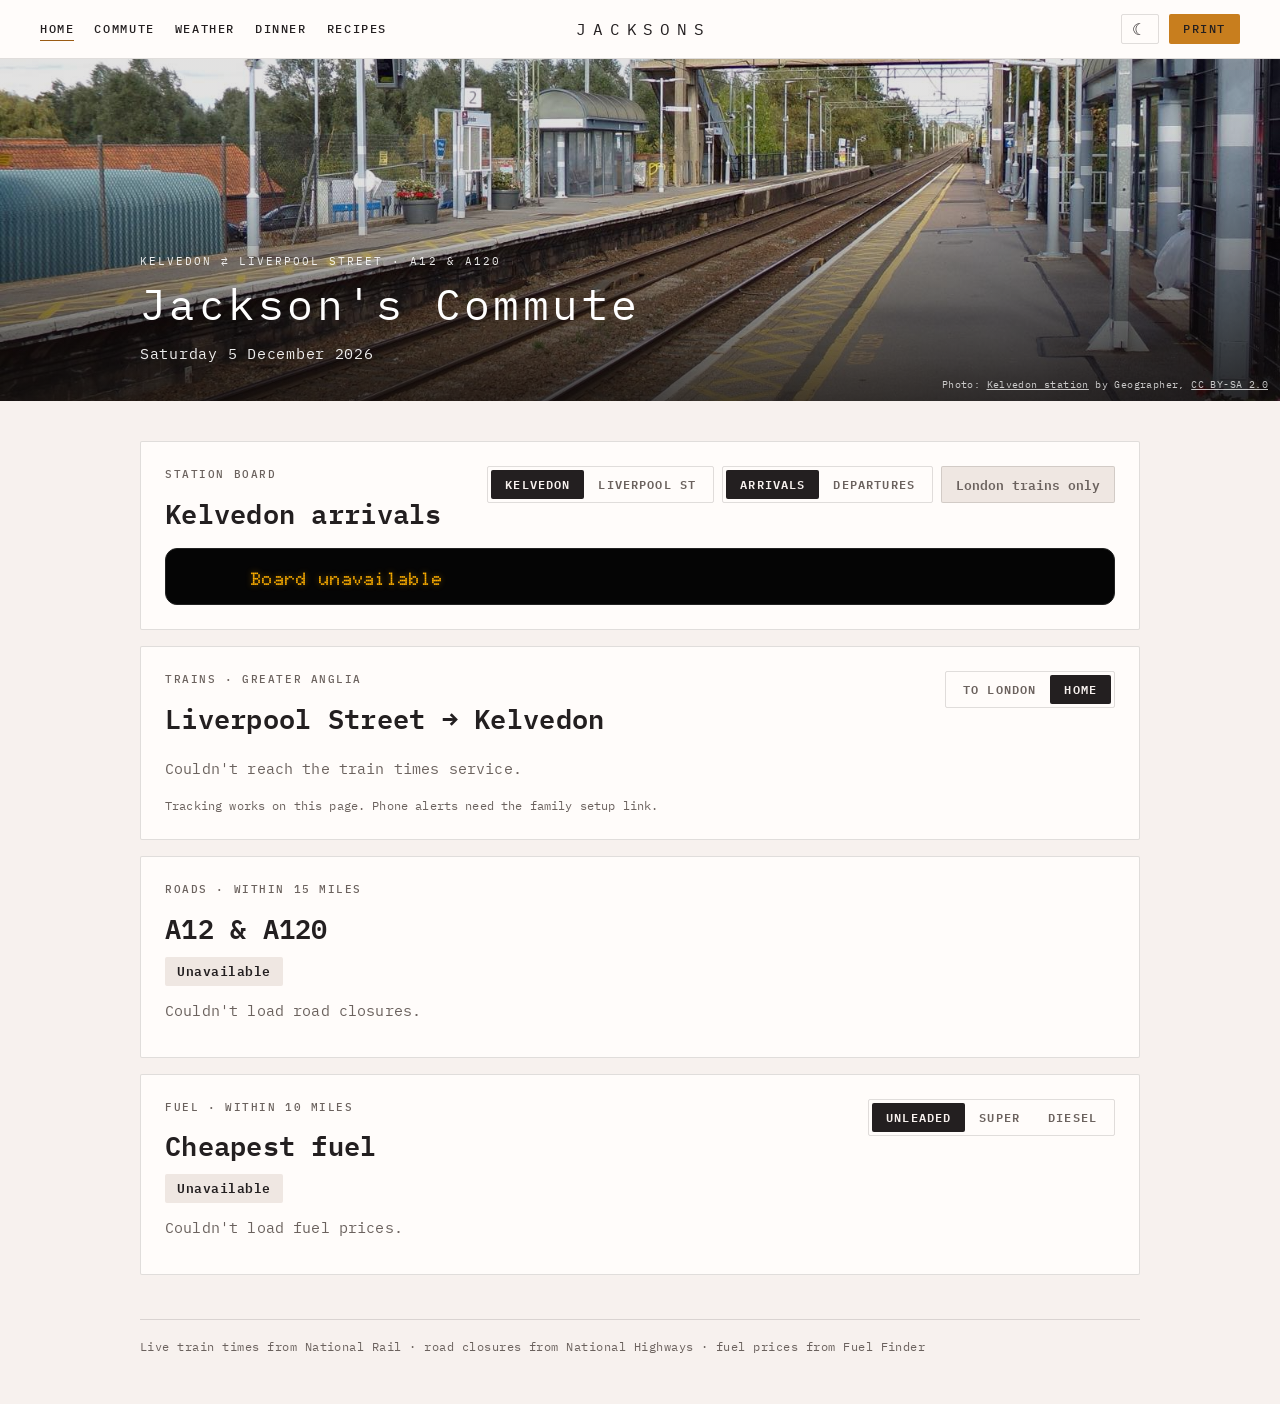
==== commit 80d40443: "New look: Tartine-style theme, IBM Plex Mono, photos, light and dark mode Co-Authored-By: Claude Opu" ====
--- a/index.html
+++ b/index.html
@@ -1,54 +1,20 @@
 <!doctype html>
 <html lang="en-GB">
-<head>
+<head><script src="/theme.js?v=75f1e82d"></script>
 <meta charset="utf-8">
 <meta name="viewport" content="width=device-width,initial-scale=1,viewport-fit=cover">
 <title>Jackson&#39;s Commute</title>
 <meta name="theme-color" content="#0c1020">
 <link rel="preconnect" href="https://fonts.googleapis.com">
 <link rel="preconnect" href="https://fonts.gstatic.com" crossorigin>
-<link href="https://fonts.googleapis.com/css2?family=Fraunces:ital,opsz,wght@0,9..144,500;0,9..144,700;1,9..144,500&family=Work+Sans:wght@400;500;600&family=Doto:wght@700;900&display=swap" rel="stylesheet">
+<link href="https://fonts.googleapis.com/css2?family=Doto:wght@700;900&display=swap" rel="stylesheet">
 <style>
-  :root {
-    --bg: #0c1020;
-    --ink: #eef1f8;
-    --muted: #9aa3bd;
-    --glass: rgba(255,255,255,0.055);
-    --glass-2: rgba(255,255,255,0.09);
-    --edge: rgba(255,255,255,0.11);
-    --accent: #8fb3ff;
-    --tomato: #e8875f;
-    --gold: #e9c46a;
-    --orb-a: #2a4596;
-    --orb-b: #b4532a;
-    --orb-c: #6a5acd;
-    --shadow: 0 20px 60px -30px rgba(0,0,0,0.8);
-    color-scheme: dark;
-  }
-  @media (prefers-color-scheme: light) {
-    :root:not([data-theme="dark"]) {
-      --bg: #f3f5fa;
-      --ink: #171c2e;
-      --muted: #5b6480;
-      --glass: rgba(255,255,255,0.55);
-      --glass-2: rgba(255,255,255,0.8);
-      --edge: rgba(23,28,46,0.1);
-      --accent: #2f55b8;
-      --tomato: #b4532a;
-      --gold: #a07a14;
-      --orb-a: #a9c2f5;
-      --orb-b: #f2b38f;
-      --orb-c: #b9b0f0;
-      --shadow: 0 20px 50px -30px rgba(23,28,46,0.35);
-      color-scheme: light;
-    }
-  }
   * { box-sizing: border-box; }
   html, body { margin: 0; min-height: 100%; }
   body {
     background: var(--bg);
     color: var(--ink);
-    font-family: "Work Sans", -apple-system, "Segoe UI", sans-serif;
+    font-family: var(--text);
     line-height: 1.5;
     overflow-x: hidden;
     padding: env(safe-area-inset-top) 0 env(safe-area-inset-bottom);
@@ -79,7 +45,7 @@
   .hero { margin-bottom: 48px; }
   .hello { color: var(--accent); font-weight: 600; letter-spacing: 0.1em; text-transform: uppercase; font-size: 0.8rem; margin: 0 0 14px; }
   h1 {
-    font-family: "Fraunces", Georgia, serif; font-weight: 700;
+    font-family: var(--display); font-weight: 700;
     font-size: clamp(3rem, 11vw, 7.5rem); line-height: 0.92; letter-spacing: -0.03em; margin: 0;
   }
   h1 em { font-style: italic; font-weight: 500;
@@ -100,7 +66,7 @@
   .label { font-size: 0.72rem; font-weight: 600; letter-spacing: 0.1em; text-transform: uppercase; color: var(--muted); margin: 0 0 10px; }
 
   .tonight { grid-column: span 4; min-height: 240px; display: flex; flex-direction: column; }
-  .tonight h2 { font-family: "Fraunces", Georgia, serif; font-weight: 600; font-size: clamp(1.5rem, 3.4vw, 2.2rem); line-height: 1.15; margin: 0; text-wrap: balance; }
+  .tonight h2 { font-family: var(--display); font-weight: 600; font-size: clamp(1.5rem, 3.4vw, 2.2rem); line-height: 1.15; margin: 0; text-wrap: balance; }
   .split { display: grid; grid-template-columns: minmax(0, 1fr) minmax(0, 1fr); gap: 18px; }
   .split h2 { font-size: clamp(1.15rem, 2.4vw, 1.45rem); }
   .who { display: inline-block; font-size: 0.72rem; font-weight: 600; padding: 2px 10px; border-radius: 999px; margin-bottom: 8px;
@@ -111,7 +77,7 @@
 
   .dinner { grid-column: span 2; display: flex; flex-direction: column; justify-content: space-between; min-height: 240px;
     background: linear-gradient(145deg, color-mix(in srgb, var(--accent) 30%, transparent), color-mix(in srgb, var(--gold) 14%, transparent)), var(--glass); }
-  .dinner .big { font-family: "Fraunces", Georgia, serif; font-size: 1.9rem; font-weight: 700; line-height: 1.05; margin: 0; }
+  .dinner .big { font-family: var(--display); font-size: 1.9rem; font-weight: 700; line-height: 1.05; margin: 0; }
   .dinner .sub { color: var(--muted); margin: 8px 0 0; font-size: 0.92rem; }
   .arrow { display: inline-flex; align-items: center; justify-content: center; width: 46px; height: 46px; border-radius: 50%;
     background: var(--ink); color: var(--bg); font-size: 1.3rem; transition: transform 0.25s ease; align-self: flex-end; }
@@ -126,17 +92,17 @@
   .weather { grid-column: span 6; display: grid; grid-template-columns: minmax(0, 1.1fr) minmax(0, 1.6fr) minmax(0, 1.2fr); gap: 28px; align-items: start;
     background: linear-gradient(135deg, color-mix(in srgb, var(--orb-c) 22%, transparent), transparent 60%), var(--glass); }
   .wx-main { display: flex; align-items: center; gap: 14px; }
-  .wx-temp { font-family: "Fraunces", Georgia, serif; font-size: 4.2rem; font-weight: 600; line-height: 1; letter-spacing: -0.03em; }
+  .wx-temp { font-family: var(--display); font-size: 4.2rem; font-weight: 600; line-height: 1; letter-spacing: -0.03em; }
   .wx-desc { margin: 10px 0 2px; font-weight: 600; }
   .wx-meta { margin: 0; color: var(--muted); font-size: 0.85rem; }
   .wx-ico { display: inline-flex; width: 28px; height: 28px; flex: none; }
   .wx-ico.big { width: 58px; height: 58px; }
   .wx-ico svg { width: 100%; height: 100%; fill: none; stroke-width: 1.6; stroke-linecap: round; stroke-linejoin: round; }
-  .wx-ico .sun { stroke: var(--gold); } .wx-ico .cloud { stroke: var(--ink); } .wx-ico .rain { stroke: #7fb2e5; } .wx-ico .moon { stroke: var(--muted); }
+  .wx-ico .sun { stroke: var(--gold); } .wx-ico .cloud { stroke: var(--ink); } .wx-ico .rain { stroke: var(--rain); } .wx-ico .moon { stroke: var(--muted); }
   .wx-hours { display: grid; grid-template-columns: repeat(6, minmax(0, 1fr)); gap: 6px; text-align: center; padding-top: 26px; }
   .wx-h { display: flex; flex-direction: column; align-items: center; gap: 5px; font-size: 0.8rem; color: var(--muted); font-variant-numeric: tabular-nums; }
   .wx-h b { color: var(--ink); font-size: 1rem; font-weight: 600; }
-  .wx-rain { color: #7fb2e5; font-size: 0.72rem; min-height: 1em; }
+  .wx-rain { color: var(--rain); font-size: 0.72rem; min-height: 1em; }
   .wx-days { display: grid; gap: 4px; padding-top: 18px; }
   .wx-d { display: grid; grid-template-columns: 44px 28px 1fr auto; align-items: center; gap: 10px; font-size: 0.88rem; font-variant-numeric: tabular-nums; padding: 3px 0; }
   .wx-d .day { font-weight: 600; }
@@ -149,7 +115,7 @@
 
   .trains { grid-column: span 6; }
   .tr-head { display: flex; justify-content: space-between; align-items: flex-start; gap: 14px; flex-wrap: wrap; margin-bottom: 14px; }
-  .tr-head h2 { font-family: "Fraunces", Georgia, serif; font-weight: 600; font-size: clamp(1.3rem, 3vw, 1.7rem); margin: 0; }
+  .tr-head h2 { font-family: var(--display); font-weight: 600; font-size: clamp(1.3rem, 3vw, 1.7rem); margin: 0; }
   .tr-switch { display: inline-flex; padding: 3px; border-radius: 999px; background: var(--glass-2); border: 1px solid var(--edge); }
   .tr-switch button { font: inherit; font-size: 0.84rem; font-weight: 600; border: 0; cursor: pointer; padding: 6px 14px; border-radius: 999px; background: transparent; color: var(--muted); }
   .tr-switch button[aria-selected="true"] { background: var(--ink); color: var(--bg); }
@@ -176,7 +142,7 @@
   .trk { margin: 0 0 16px; padding: 16px 18px; border-radius: 16px; background: var(--glass-2); border: 1px solid color-mix(in srgb, var(--accent) 45%, var(--edge)); }
   .trk-top { display: flex; justify-content: space-between; align-items: flex-start; gap: 12px; }
   .trk-top .label { margin-bottom: 4px; }
-  .trk-now { font-family: "Fraunces", Georgia, serif; font-size: 1.25rem; font-weight: 600; line-height: 1.25; margin: 0; }
+  .trk-now { font-family: var(--display); font-size: 1.25rem; font-weight: 600; line-height: 1.25; margin: 0; }
   .trk-sub { margin: 4px 0 0; color: var(--muted); font-size: 0.88rem; }
   .trk-sub b { color: var(--ink); font-weight: 600; }
   .trk-sub .late { color: var(--gold); } .trk-sub .bad { color: var(--tomato); }
@@ -276,7 +242,7 @@
 
   .house { margin-top: 48px; }
   .house-head { display: flex; justify-content: space-between; align-items: baseline; flex-wrap: wrap; gap: 8px; margin-bottom: 16px; }
-  .house-head h2 { font-family: "Fraunces", Georgia, serif; font-weight: 600; font-size: 1.6rem; margin: 0; }
+  .house-head h2 { font-family: var(--display); font-weight: 600; font-size: 1.6rem; margin: 0; }
   .legend { display: flex; align-items: center; gap: 6px; font-size: 0.8rem; color: var(--muted); }
   .legend .dot.down { margin-left: 8px; }
   .apps { display: grid; grid-template-columns: repeat(4, minmax(0, 1fr)); gap: 14px; }
@@ -309,26 +275,19 @@
     .card, .arrow { transition: none; }
   }
 </style>
+<link rel="stylesheet" href="/theme.css?v=a5ed3833">
 </head>
 <body>
-<div class="sky" aria-hidden="true"><div class="orb a"></div><div class="orb b"></div><div class="orb c"></div></div>
-<div class="grain" aria-hidden="true"></div>
-
+
+<div class="photo-hero short" style="--img:url(/img/commute-1600.jpg);--img-s:url(/img/commute-1000.jpg)">
+  <div class="in">
+    <p class="kicker">Kelvedon ⇄ Liverpool Street · A12 &amp; A120</p>
+    <h1>Jackson&#39;s Commute</h1>
+    <p class="sub" id="date"></p>
+  </div>
+  <span class="credit">Photo: <a href="https://commons.wikimedia.org/wiki/File:Kelvedon_Railway_Station_-_geograph.org.uk_-_6302861.jpg" target="_blank" rel="noopener">Kelvedon station</a> by Geographer, <a href="https://creativecommons.org/licenses/by-sa/2.0" target="_blank" rel="noopener">CC BY-SA 2.0</a></span>
+</div>
 <div class="wrap">
-  <div class="top">
-    <div class="mark">
-      <svg viewBox="0 0 32 32" aria-hidden="true"><path d="M4 15 16 5l12 10v12a1 1 0 0 1-1 1h-7v-8h-8v8H5a1 1 0 0 1-1-1z" fill="none" stroke="currentColor" stroke-width="2" stroke-linejoin="round"/></svg>
-      Jackson&#39;s Commute
-    </div>
-    <div style="display:flex;align-items:center;gap:14px"><a href="/weather/" class="top-print">☀ Weather</a><div class="clock" id="clock">--:--</div></div>
-  </div>
-
-  <section class="hero">
-    <p class="hello">Kelvedon ⇄ Liverpool Street · A12 &amp; A120</p>
-    <h1>Jackson&#39;s <em>Commute</em></h1>
-    <p class="date" id="date"></p>
-  </section>
-
   <main class="grid">
     <section class="card board-card" aria-labelledby="bd-h">
       <div class="tr-head">
@@ -439,7 +398,7 @@
   function nrcc(m) { return new DOMParser().parseFromString(m.value || m.Value || '', 'text/html').body.textContent; }
   function tick() {
     var now = new Date();
-    document.getElementById('clock').textContent = now.toLocaleTimeString('en-GB', { hour: '2-digit', minute: '2-digit' });
+    var ck = document.getElementById('clock'); if (ck) ck.textContent = now.toLocaleTimeString('en-GB', { hour: '2-digit', minute: '2-digit' });
     document.getElementById('date').textContent = now.toLocaleDateString('en-GB', { weekday: 'long', day: 'numeric', month: 'long', year: 'numeric' });
   }
   tick(); setInterval(tick, 15000);
--- a/theme.css
+++ b/theme.css
@@ -0,0 +1,152 @@
+/*
+ * The shared look for every family page (home, commute, weather, dinner, recipes) and the public
+ * trains.delnet.co.uk pages. Inspired by tartinebakery.com: cream paper, warm black ink, one ochre
+ * accent, a typewriter-style font, flat sections and big photographs. (The TV board keeps its own look.)
+ *
+ * Load it AFTER a page's own <style>, so these shared rules win:
+ *   <script src="/theme.js"></script>            in <head> (sets dark/light before the page draws)
+ *   <link rel="stylesheet" href="/theme.css">    after the page's <style>
+ *
+ * Dark mode follows the device, and the ☾/☀ button in the nav bar overrides it (remembered per device).
+ */
+@import url("https://fonts.googleapis.com/css2?family=IBM+Plex+Mono:ital,wght@0,400;0,500;0,600;1,400&display=swap");
+
+:root {
+  --text: "IBM Plex Mono", ui-monospace, "SFMono-Regular", Menlo, Consolas, monospace;
+  --display: var(--text);
+  --bg: #f7f1ee;
+  --surface: #fffcfa;
+  --surface-2: #efe7e2;
+  --ink: #231f20;
+  --muted: #6b625e;
+  --edge: rgba(35, 31, 32, 0.14);
+  --line: var(--edge);
+  --accent: #9a5b12;        /* ochre, dark enough for text and links on cream */
+  --accent-fill: #c87e1e;   /* ochre for filled buttons */
+  --accent-ink: #231f20;
+  --tomato: #a8432f;
+  --gold: #8f6410;
+  --glass: var(--surface);
+  --glass-2: var(--surface-2);
+  --shadow: none;
+  --orb-a: transparent; --orb-b: transparent; --orb-c: transparent;
+  /* Chart series and warning colours (validated for colour-blind separation on these surfaces) */
+  --s1: #2f55b8; --s2: #a07a14; --rain: #2f55b8;
+  --warn-yellow: #8a6a00; --warn-amber: #b5651d; --warn-red: #b23a2a;
+  color-scheme: light;
+}
+@media (prefers-color-scheme: dark) {
+  :root:not([data-theme="light"]) {
+    --bg: #171412; --surface: #211d1b; --surface-2: #2b2623; --ink: #f3ece7; --muted: #a99e98;
+    --edge: rgba(243, 236, 231, 0.13); --accent: #e3a04f; --accent-fill: #e19633; --accent-ink: #171412;
+    --tomato: #e8875f; --gold: #e9c46a; --s1: #5b86e8; --s2: #b8892a; --rain: #7fb2e5;
+    --warn-yellow: #e9c46a; --warn-amber: #f0a04b; --warn-red: #ff6a5a;
+    color-scheme: dark;
+  }
+}
+:root[data-theme="dark"] {
+  --bg: #171412; --surface: #211d1b; --surface-2: #2b2623; --ink: #f3ece7; --muted: #a99e98;
+  --edge: rgba(243, 236, 231, 0.13); --accent: #e3a04f; --accent-fill: #e19633; --accent-ink: #171412;
+  --tomato: #e8875f; --gold: #e9c46a; --s1: #5b86e8; --s2: #b8892a; --rain: #7fb2e5;
+  --warn-yellow: #e9c46a; --warn-amber: #f0a04b; --warn-red: #ff6a5a;
+  color-scheme: dark;
+}
+
+/* --- Base ------------------------------------------------------------------------ */
+html, body { background: var(--bg) !important; }
+body { font-family: var(--text); font-size: 15px; letter-spacing: 0.01em; color: var(--ink); -webkit-font-smoothing: antialiased; }
+h1, h2, h3, h4 { font-family: var(--display); font-weight: 500; letter-spacing: 0.01em; }
+h1 em { font-style: normal; background: none; -webkit-text-fill-color: currentColor; color: inherit; }
+a { color: var(--accent); }
+.sky, .grain, .top { display: none !important; }   /* the old glowing background and top bar */
+.wrap { padding-top: 0; padding-left: 20px; padding-right: 20px; }
+body { padding-left: 0 !important; padding-right: 0 !important; }   /* full-width nav and photos (the dinner pages padded the body) */
+
+/* Small uppercase, widely spaced labels */
+.label, .hello, .eyebrow, .rd-group, .fact .k, .dy.hd { text-transform: uppercase; letter-spacing: 0.14em; font-size: 0.7rem; font-weight: 500; }
+
+/* Flat sections: no glass, glow, gradients or rounded bubbles */
+.card {
+  background: var(--surface) !important; background-image: none !important;
+  border: 1px solid var(--edge); border-radius: 2px; box-shadow: none !important;
+  backdrop-filter: none !important; -webkit-backdrop-filter: none !important;
+}
+a.card { transition: border-color 0.2s ease; }
+a.card:hover, a.card:focus-visible { transform: none !important; border-color: var(--accent); background: var(--surface) !important; }
+.arrow { border-radius: 2px; background: var(--accent-fill); color: var(--accent-ink); }
+a.card:hover .arrow { transform: translateX(4px); }
+
+/* Switches, pills and buttons: square and quiet; the chosen option is ink-on-paper inverted */
+.assumptions, .guide li, .oc, .staples, .panel, .recipe, .shop-card, .tr-switch, .tr-switch button, .rd-sum, .top-print, .bd-filter, .home-link, .rd-more, .who, .tag, button.copy, .tab, .trk-stop, .tr-track, .toc a, .legend > *, .ocado-send {
+  border-radius: 2px !important;
+}
+.tr-switch { background: transparent; border: 1px solid var(--edge); }
+.tr-switch button { text-transform: uppercase; letter-spacing: 0.1em; font-size: 0.72rem; }
+.tr-switch button[aria-selected="true"] { background: var(--ink); color: var(--bg); }
+.tab[aria-selected="true"] { background: var(--ink) !important; color: var(--bg) !important; border-color: var(--ink) !important; }
+.tab[aria-selected="true"] small { color: var(--bg) !important; opacity: 0.75; }
+.rd-sum { background: var(--surface-2) !important; color: var(--ink) !important; letter-spacing: 0.04em; }
+.rd-sum.warn { background: color-mix(in srgb, var(--tomato) 18%, transparent) !important; color: var(--tomato) !important; }
+button.copy { text-transform: uppercase; letter-spacing: 0.1em; font-size: 0.72rem; }
+.ocado-send { background: var(--accent-fill) !important; border-color: var(--accent-fill) !important; color: var(--accent-ink) !important; }
+
+/* Online / not answering dots (home page): blue and warm red, both with a text legend */
+.dot.up { background: var(--s1) !important; box-shadow: 0 0 0 4px color-mix(in srgb, var(--s1) 22%, transparent) !important; }
+.dot.down { background: var(--tomato) !important; }
+
+/* Big numbers (temperatures, prices) stay large but in the same typewriter face */
+.wx-temp, .now-temp, .dinner .big, .travel-link .big, .fu-p { font-family: var(--display); font-weight: 500; letter-spacing: -0.02em; }
+
+footer { border-top: 1px solid var(--edge); padding-top: 18px; letter-spacing: 0.04em; font-size: 0.75rem; }
+
+/* --- Nav bar (added by theme.js) ------------------------------------------------- */
+.site-nav { position: sticky; top: 0; z-index: 40; background: var(--surface); border-bottom: 1px solid var(--edge); }
+.site-nav .in { max-width: 1240px; margin: 0 auto; padding: 0 20px; height: 58px; display: grid; grid-template-columns: 1fr auto 1fr; align-items: center; gap: 16px; }
+.site-nav .links { display: flex; gap: 20px; min-width: 0; }
+.site-nav a, .site-nav button { font: 500 0.72rem/1 var(--text); text-transform: uppercase; letter-spacing: 0.14em; color: var(--ink); text-decoration: none; white-space: nowrap; }
+.site-nav .links a { padding: 6px 0; border-bottom: 1px solid transparent; }
+.site-nav .links a:hover, .site-nav .links a[aria-current="page"] { border-bottom-color: var(--accent); }
+.site-nav .wordmark { font-size: 1.02rem; font-weight: 400; letter-spacing: 0.42em; padding-left: 0.42em; }
+.site-nav .right { display: flex; justify-content: flex-end; align-items: center; gap: 10px; }
+.site-nav button { cursor: pointer; background: none; border: 1px solid var(--edge); border-radius: 2px; padding: 8px 10px; }
+.site-nav #theme-btn { font-size: 1rem; line-height: 1; padding: 6px 10px; }
+.site-nav .btn { background: var(--accent-fill); color: var(--accent-ink); border: 0; border-radius: 2px; padding: 9px 14px; }
+.site-nav a:focus-visible, .site-nav button:focus-visible { outline: 2px solid var(--accent); outline-offset: 3px; }
+.site-nav .more { display: none; }
+@media (max-width: 760px) {
+  .site-nav .in { grid-template-columns: auto 1fr auto; height: 54px; }
+  .site-nav .wordmark { font-size: 0.86rem; letter-spacing: 0.3em; }
+  .site-nav .links { display: none; }
+  .site-nav .more { display: inline-block; }
+  .site-nav.open .links { display: flex; flex-direction: column; gap: 0; position: absolute; left: 0; right: 0; top: 54px;
+    background: var(--surface); border-bottom: 1px solid var(--edge); padding: 6px 20px 12px; }
+  .site-nav.open .links a { padding: 12px 0; border-bottom: 1px solid var(--edge); }
+  .site-nav .btn { display: none; }
+}
+
+/* --- Photo header (each page sets --img and --img-s, the phone-size version) ------- */
+.photo-hero { box-sizing: border-box; padding: 0; width: 100%; position: relative; min-height: clamp(300px, 52vh, 640px); display: flex; align-items: flex-end; color: #fff;
+  background: #2b2623 var(--img) center / cover no-repeat; margin: 0 0 40px; }
+.photo-hero.short { min-height: clamp(240px, 38vh, 440px); }
+.photo-hero::before { content: ""; position: absolute; inset: 0; background: linear-gradient(to top, rgba(18, 14, 12, 0.78), rgba(18, 14, 12, 0.12) 62%); }
+.photo-hero .in { position: relative; width: 100%; max-width: 1040px; margin: 0 auto; padding: 0 20px 34px; }
+.photo-hero .kicker { margin: 0; font-size: 0.7rem; text-transform: uppercase; letter-spacing: 0.18em; opacity: 0.9; }
+.photo-hero h1 { margin: 10px 0 12px; color: #fff; font-size: clamp(1.7rem, 4.2vw, 2.7rem); font-weight: 400; line-height: 1.15; letter-spacing: 0.08em; }
+.photo-hero .sub { margin: 0; max-width: 40ch; line-height: 1.75; letter-spacing: 0.05em; font-size: 0.92rem; opacity: 0.92; }
+.photo-hero .credit { position: absolute; right: 12px; bottom: 8px; font-size: 0.62rem; letter-spacing: 0.04em; opacity: 0.75; color: #fff; }
+.photo-hero .credit a { color: inherit; }
+@media (max-width: 700px) { .photo-hero { background-image: var(--img-s, var(--img)); } .photo-hero .credit { left: 20px; right: auto; } }
+
+/* --- Print: plain black on white, no photos, nav or buttons ------------------------ */
+@media print {
+  html:root:root, html:root:root[data-theme] {
+    --bg: #fff !important; --surface: #fff !important; --surface-2: #fff !important; --ink: #111 !important; --muted: #555 !important;
+    --edge: #ccc !important; --line: #ccc !important; --accent: #111 !important; --glass: #fff !important; --glass-2: #fff !important;
+    color-scheme: light !important;
+  }
+  html, body { background: #fff !important; color: #111 !important; }
+  .site-nav, .photo-hero .credit, .photo-hero::before { display: none !important; }
+  .photo-hero { min-height: 0 !important; background: none !important; color: #111 !important; margin-bottom: 16px; }
+  .photo-hero h1 { color: #111 !important; }
+  .photo-hero .in { padding: 0; }
+}
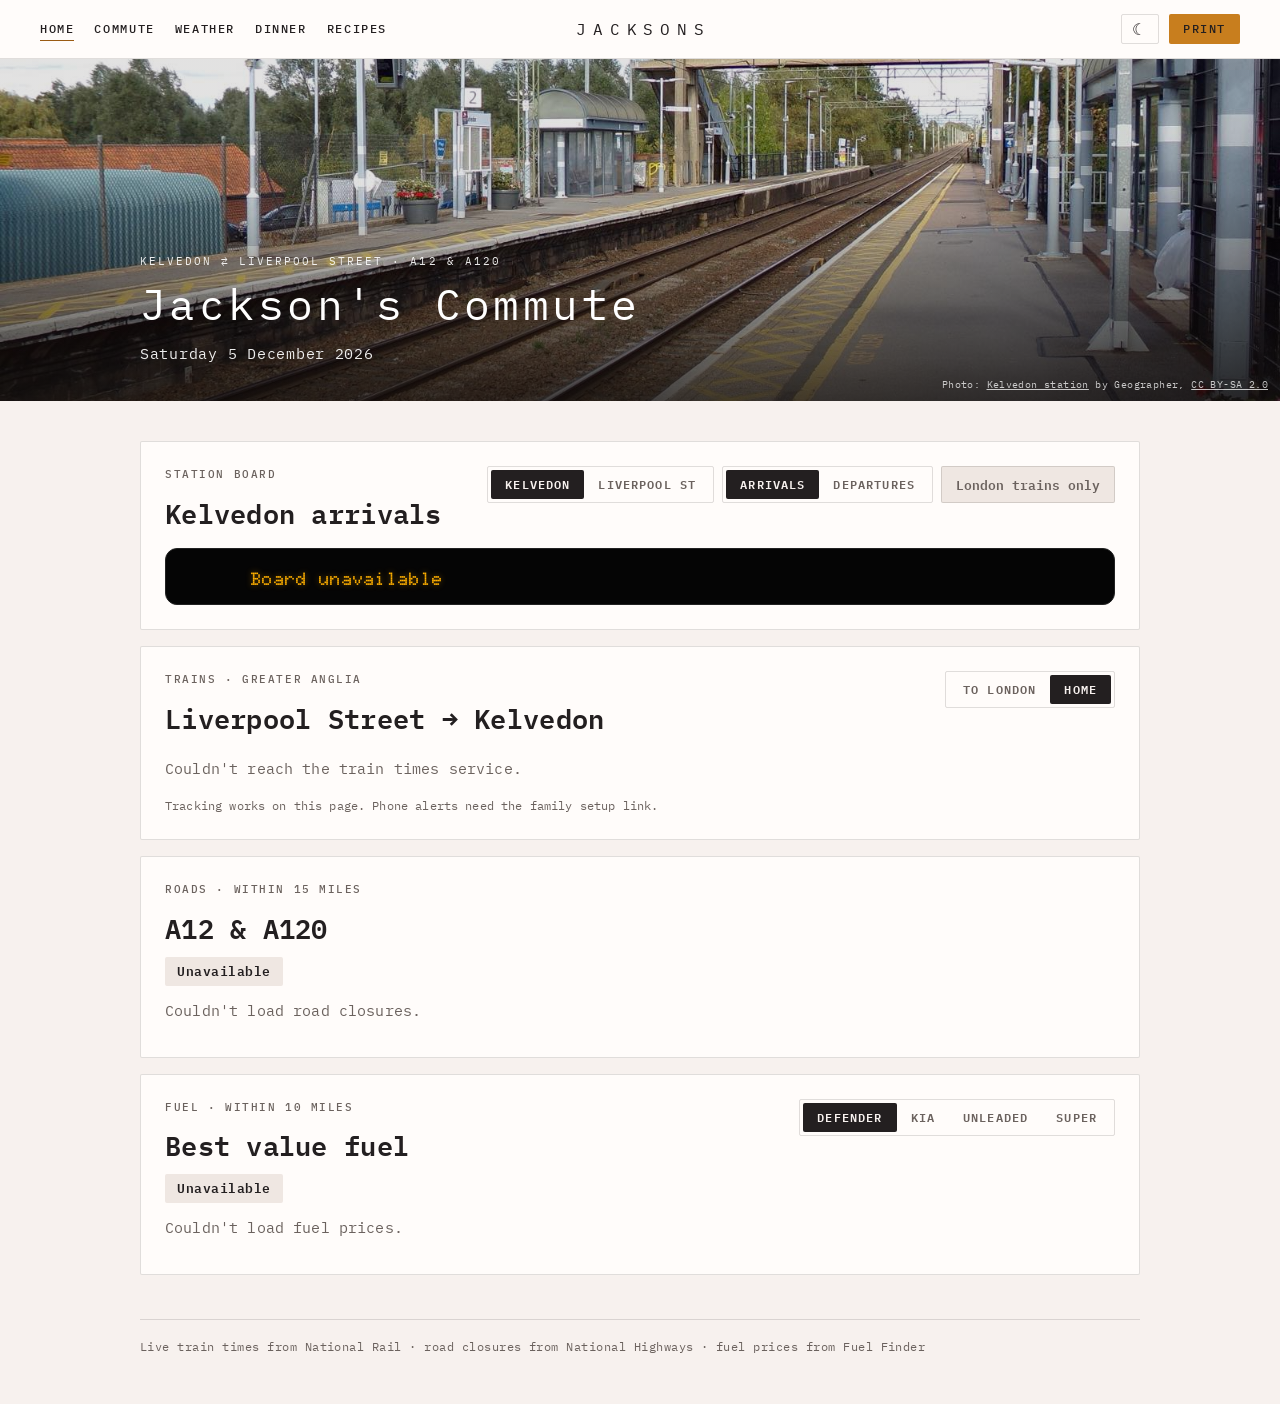
==== commit 73e3c229: "Fuel: rank by real cost per litre for the Defender and Kia, including the trip Co-Authored-By: Claud" ====
--- a/index.html
+++ b/index.html
@@ -221,6 +221,7 @@
   .fu-txt b { display: block; font-weight: 600; font-size: 0.92rem; line-height: 1.35; }
   .fu-txt span { display: block; font-size: 0.8rem; color: var(--muted); overflow: hidden; text-overflow: ellipsis; white-space: nowrap; }
   .fu-txt .shut { color: var(--tomato); font-weight: 600; }
+  .fu-txt .fu-real { color: var(--ink); white-space: normal; }
   .fu-pin { font-size: 0.68rem; font-weight: 700; letter-spacing: 0.04em; text-transform: uppercase; color: var(--gold); margin-left: 6px; }
   .fu-side { text-align: right; font-size: 0.8rem; color: var(--muted); white-space: nowrap; font-variant-numeric: tabular-nums; }
   .fu-side a { display: block; color: var(--accent); font-weight: 600; text-decoration: none; margin-top: 2px; }
@@ -343,13 +344,14 @@
       <div class="tr-head">
         <div>
           <p class="label" id="fu-label">Fuel · within 10 miles</p>
-          <h2 id="fu-h">Cheapest fuel</h2>
+          <h2 id="fu-h">Best value fuel</h2>
           <span class="rd-sum" id="fu-sum">Checking…</span>
         </div>
         <div class="tr-switch fu-switch" role="tablist" aria-label="Fuel">
-          <button type="button" role="tab" data-fuel="E10" aria-selected="true">Unleaded</button>
+          <button type="button" role="tab" data-fuel="defender" aria-selected="true">Defender</button>
+          <button type="button" role="tab" data-fuel="kia" aria-selected="false">Kia</button>
+          <button type="button" role="tab" data-fuel="E10" aria-selected="false">Unleaded</button>
           <button type="button" role="tab" data-fuel="E5" aria-selected="false">Super</button>
-          <button type="button" role="tab" data-fuel="B7_STANDARD" aria-selected="false">Diesel</button>
         </div>
       </div>
       <div id="fu-list" aria-live="polite"></div>
@@ -754,10 +756,26 @@
   loadBoard(); setInterval(loadBoard, 60 * 1000); setInterval(bdTick, 1000);
 
   // polls it every 15 minutes (it needs a client secret, so the browser can't) and writes data/fuel.json.
-  var FU_SHOW = 6, fuKind = 'E10', fuData = null, fuOpen = false;
-  try { fuKind = localStorage.getItem('fuel-kind') || 'E10'; } catch (e) {}
-  var FU_NAMES = { E10: 'Unleaded', E5: 'Super unleaded', B7_STANDARD: 'Diesel' };
+  // The Defender and Kia views rank forecourts by what a fill-up really costs: the pump price
+  // plus the diesel burnt driving there and back (straight-line miles x 1.3 for the roads).
+  // Picked forecourts (the Esso at Capel St Mary) are on a regular route, so no trip cost.
+  var FU_VIEWS = {
+    defender: { fuel: 'B7_STANDARD', name: 'Defender', mpg: 23, litres: 60 },
+    kia: { fuel: 'B7_STANDARD', name: 'Kia', mpg: 40, litres: 40 },
+    E10: { fuel: 'E10', name: 'Unleaded' },
+    E5: { fuel: 'E5', name: 'Super unleaded' }
+  };
+  var FU_SHOW = 6, FU_ROAD = 1.3, fuView = 'defender', fuData = null, fuOpen = false;
+  try { fuView = localStorage.getItem('fuel-view') || 'defender'; } catch (e) {}
+  if (!FU_VIEWS[fuView]) fuView = 'defender';
   var fuButtons = document.querySelectorAll('.fu-switch button');
+  // Pence per litre including the trip, for a car view; the pump price otherwise
+  function fuReal(st, v) {
+    var p = st.prices[v.fuel].p;
+    if (!v.mpg || st.extra) return p;
+    var tripLitres = 2 * st.miles * FU_ROAD / v.mpg * 4.54609;
+    return p * (v.litres + tripLitres) / v.litres;
+  }
   function fuOpenNow(st, now) {
     if (st.fuel_24h) return { open: true, txt: 'Pumps open 24h' };
     var h = (st.hours || {})[(now.getDay() + 6) % 7];
@@ -773,26 +791,30 @@
     return d >= 7 ? 'price from ' + new Date(iso).toLocaleDateString('en-GB', { day: 'numeric', month: 'short' }) : '';
   }
   function fuRow(st, best, now) {
-    var pr = st.prices[fuKind], o = fuOpenNow(st, now), age = fuAge(pr.at, now);
+    var v = FU_VIEWS[fuView], pr = st.prices[v.fuel], o = fuOpenNow(st, now), age = fuAge(pr.at, now), real = fuReal(st, v);
     var where = [st.address, st.town].filter(Boolean).join(', ');
-    return '<div class="fu-row' + (pr.p === best ? ' best' : '') + '">' +
+    var cost = v.mpg ? '<span class="fu-real">' + (st.extra ? 'On the way, no trip cost' : real.toFixed(1) + 'p a litre with the trip') +
+      ' · £' + (real * v.litres / 100).toFixed(2) + ' for ' + v.litres + ' L</span>' : '';
+    return '<div class="fu-row' + (real === best ? ' best' : '') + '">' +
       '<span class="fu-p">' + pr.p.toFixed(1) + '<small>p</small>' + (age ? '<span class="fu-old">' + esc(age) + '</span>' : '') + '</span>' +
       '<span class="fu-txt"><b>' + esc(st.brand) + ' · ' + esc(st.town) + (st.extra ? '<span class="fu-pin">★ Picked</span>' : '') + '</b>' +
-      '<span>' + esc(where) + '</span>' +
+      cost + '<span>' + esc(where) + '</span>' +
       (st.closed ? '<span class="shut">Temporarily closed</span>' : o.txt ? '<span' + (o.open === false ? ' class="shut"' : '') + '>' + esc(o.txt) + '</span>' : '') + '</span>' +
       '<span class="fu-side">' + st.miles + ' mi<a href="https://maps.apple.com/?daddr=' + st.lat + ',' + st.lon + '" target="_blank" rel="noopener">Directions</a></span></div>';
   }
   function renderFuel() {
-    fuButtons.forEach(function (b) { b.setAttribute('aria-selected', b.dataset.fuel === fuKind ? 'true' : 'false'); });
+    fuButtons.forEach(function (b) { b.setAttribute('aria-selected', b.dataset.fuel === fuView ? 'true' : 'false'); });
     if (!fuData) return;
-    var now = new Date();
-    var list = (fuData.stations || []).filter(function (st) { return st.prices && st.prices[fuKind]; })
-      .sort(function (a, b) { return a.prices[fuKind].p - b.prices[fuKind].p || a.miles - b.miles; });
+    var now = new Date(), v = FU_VIEWS[fuView];
+    var list = (fuData.stations || []).filter(function (st) { return st.prices && st.prices[v.fuel]; })
+      .sort(function (a, b) { return fuReal(a, v) - fuReal(b, v) || a.miles - b.miles; });
     var open = list.filter(function (st) { return !st.closed; });
-    var best = open.length ? open[0].prices[fuKind].p : null;
-    document.getElementById('fu-label').textContent = 'Fuel · within ' + fuData.radius_miles + ' miles';
+    var best = open.length ? fuReal(open[0], v) : null;
+    document.getElementById('fu-label').textContent = 'Fuel · within ' + fuData.radius_miles + ' miles' +
+      (v.mpg ? ' · ' + v.name + ', diesel, ' + v.mpg + ' mpg, ' + v.litres + ' L fill' : '');
     var sum = document.getElementById('fu-sum');
-    sum.textContent = best ? FU_NAMES[fuKind] + ' from ' + best.toFixed(1) + 'p' : 'No prices';
+    sum.textContent = !best ? 'No prices' : v.mpg ? 'Best value: ' + open[0].brand + ' ' + open[0].town + ', ' + best.toFixed(1) + 'p with the trip'
+      : v.name + ' from ' + best.toFixed(1) + 'p';
     var shown = fuOpen ? list : list.slice(0, FU_SHOW);
     var html = shown.map(function (st) { return fuRow(st, best, now); }).join('');
     // Picked forecourts always show, even if they're not among the cheapest
@@ -816,8 +838,8 @@
   }
   fuButtons.forEach(function (b) {
     b.addEventListener('click', function () {
-      fuKind = b.dataset.fuel; fuOpen = false;
-      try { localStorage.setItem('fuel-kind', fuKind); } catch (e) {}
+      fuView = b.dataset.fuel; fuOpen = false;
+      try { localStorage.setItem('fuel-view', fuView); } catch (e) {}
       renderFuel();
     });
   });
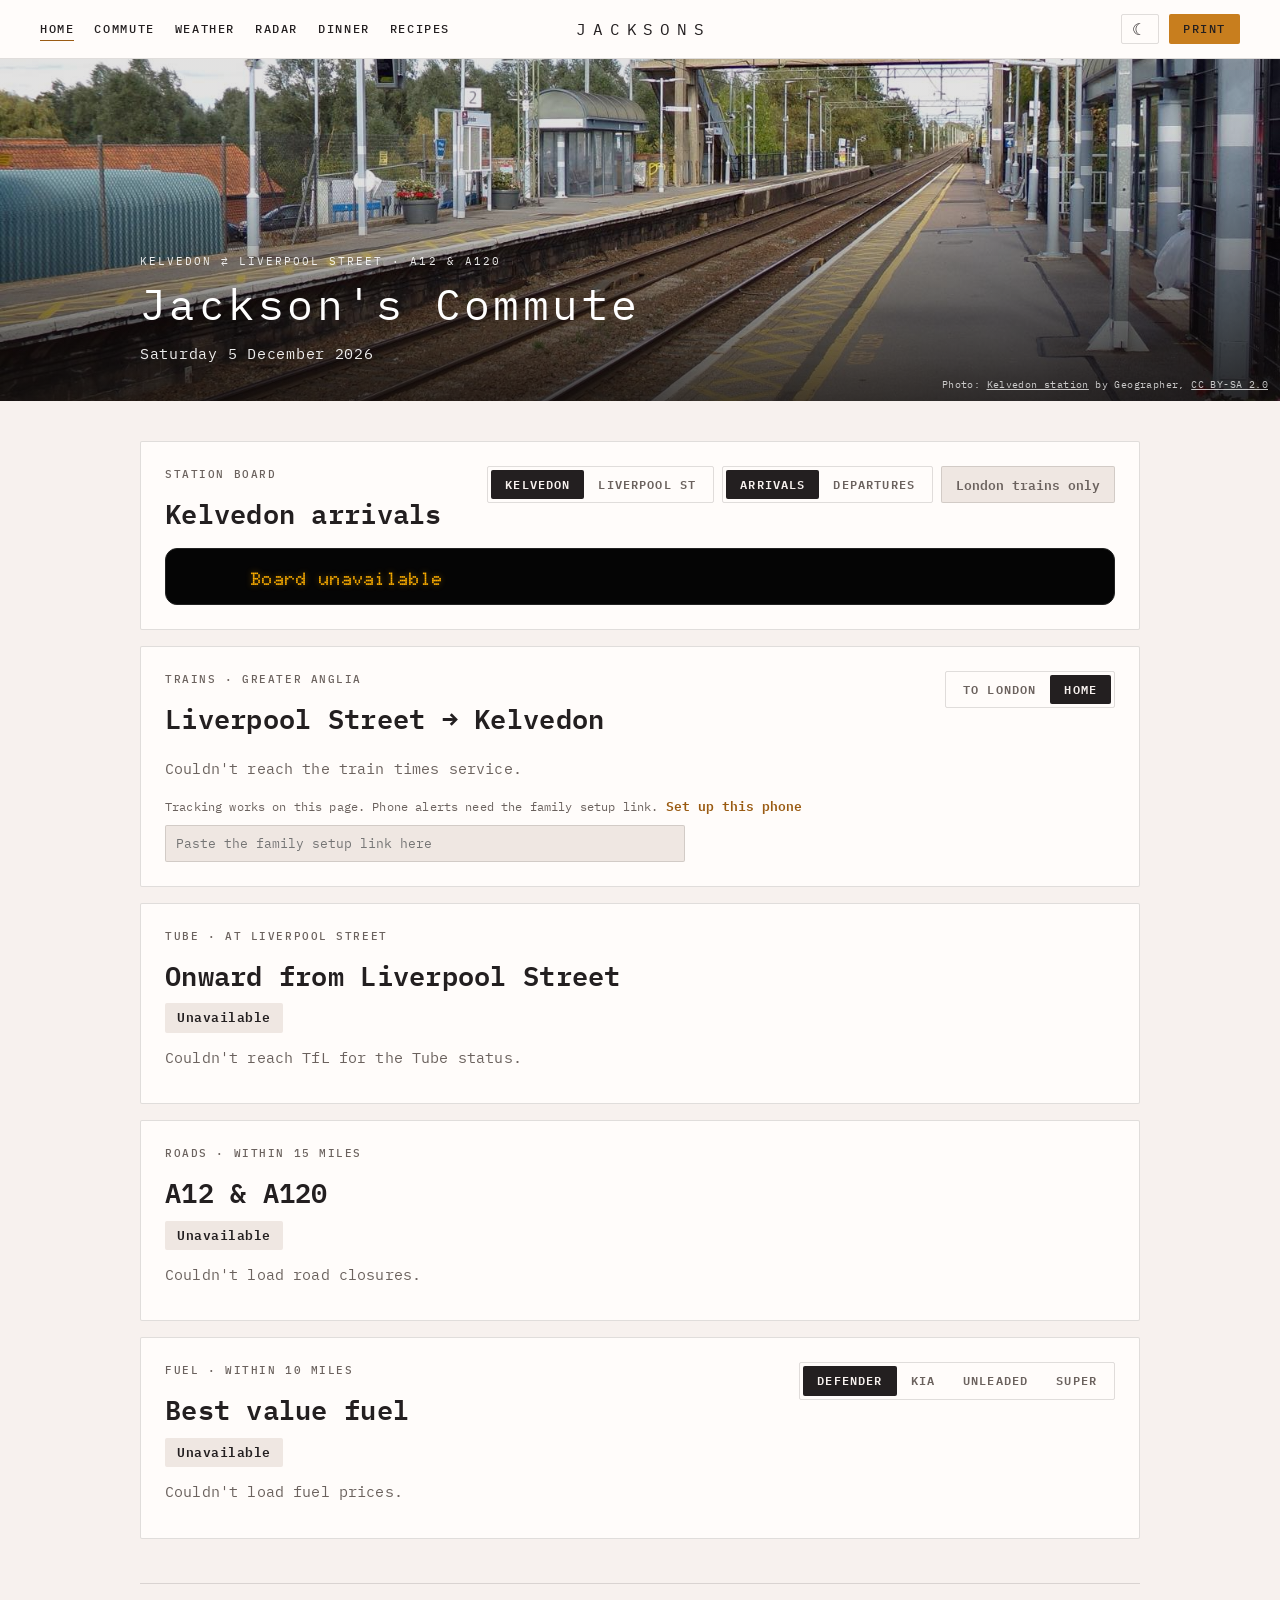
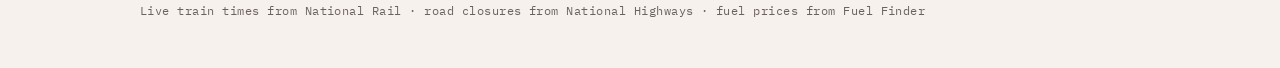
==== commit ed246574: "Tube status, coaches, Delay Repay link, plane radar page, home-screen app icon Co-Authored-By: Claud" ====
--- a/index.html
+++ b/index.html
@@ -1,10 +1,16 @@
 <!doctype html>
 <html lang="en-GB">
-<head><script src="/theme.js?v=75f1e82d"></script>
+<head><script src="/theme.js?v=c698c642"></script>
 <meta charset="utf-8">
 <meta name="viewport" content="width=device-width,initial-scale=1,viewport-fit=cover">
 <title>Jackson&#39;s Commute</title>
 <meta name="theme-color" content="#0c1020">
+<link rel="manifest" href="/manifest.json">
+<link rel="icon" type="image/png" href="/img/app-192.png">
+<link rel="apple-touch-icon" href="/img/app-180.png">
+<meta name="mobile-web-app-capable" content="yes">
+<meta name="apple-mobile-web-app-capable" content="yes">
+<meta name="apple-mobile-web-app-title" content="Commute">
 <link rel="preconnect" href="https://fonts.googleapis.com">
 <link rel="preconnect" href="https://fonts.gstatic.com" crossorigin>
 <link href="https://fonts.googleapis.com/css2?family=Doto:wght@700;900&display=swap" rel="stylesheet">
@@ -210,8 +216,26 @@
     .bd-late, .bd-bad { color: #111 !important; text-shadow: none !important; }
     .bd-calling span, .bd-tick { animation: none !important; padding-left: 0 !important; white-space: normal; } .bd-msg { white-space: normal !important; }
   }
+  .tr-len { white-space: nowrap; }
+  .trk-sub a, .tr-setup a { color: var(--accent); font-weight: 600; }
+  .tr-setup button { padding: 0; }
+  .tr-setup input { display: block; width: 100%; max-width: 520px; margin-top: 8px; font: inherit; font-size: 0.8rem; padding: 8px 10px;
+    border: 1px solid var(--edge); border-radius: 2px; background: var(--surface-2); color: var(--ink); }
+  .tube { grid-column: span 6; }
+  .tu-row { display: grid; grid-template-columns: 6px minmax(0, 1fr) auto; gap: 12px; align-items: center; padding: 10px 0; border-top: 1px solid var(--edge); }
+  .tu-bar { align-self: stretch; min-height: 22px; border-radius: 2px; }
+  .tu-row .rd-txt span { display: block; }
+  .tu-row .tr-st { white-space: normal; text-align: right; max-width: 15ch; }
   .roads { grid-column: span 6; }
   .fuel { grid-column: span 6; }
+  .roadworks { grid-column: span 6; }
+  .rw-row { grid-template-columns: 96px minmax(0, 1fr) auto; }
+  .rw-what { justify-self: start; font-size: 0.74rem; font-weight: 700; padding: 3px 8px; border-radius: 6px; background: #3b4252; color: #fff; text-align: center; line-height: 1.25; }
+  .rw-what.r0 { background: var(--tomato); }
+  .rw-what.r2 { background: #b8860b; }
+  .rw-what.r1, .rw-what.r3 { background: #1f3f8f; }
+  .rw-txt a { color: inherit; text-decoration: none; }
+  .rw-txt a:hover { text-decoration: underline; }
   .fu-row { display: grid; grid-template-columns: 74px minmax(0, 1fr) auto; gap: 12px; align-items: center; padding: 10px 0; border-top: 1px solid var(--edge); }
   .fu-p { font-size: 1.3rem; font-weight: 700; font-variant-numeric: tabular-nums; line-height: 1; }
   .fu-p small { font-size: 0.75rem; font-weight: 600; color: var(--muted); margin-left: 1px; }
@@ -328,6 +352,18 @@
       <p class="tr-foot" id="tr-foot"></p>
     </section>
 
+    <section class="card tube" aria-labelledby="tu-h">
+      <div class="tr-head">
+        <div>
+          <p class="label">Tube · at Liverpool Street</p>
+          <h2 id="tu-h">Onward from Liverpool Street</h2>
+          <span class="rd-sum" id="tu-sum">Checking…</span>
+        </div>
+      </div>
+      <div id="tu-list" aria-live="polite"></div>
+      <p class="tr-foot" id="tu-foot"></p>
+    </section>
+
     <section class="card roads" aria-labelledby="rd-h">
       <div class="tr-head">
         <div>
@@ -368,6 +404,13 @@
 <script>
 (function () {
   function esc(s) { var d = document.createElement('div'); d.textContent = s; return d.innerHTML; }
+  // Opened from the phone's home screen, this page can sit in the background for hours. Each card
+  // adds its loader to `wakers`, and they all run again when the page comes back into view.
+  var wakers = [], hidAt = 0;
+  document.addEventListener('visibilitychange', function () {
+    if (document.hidden) { hidAt = Date.now(); return; }
+    if (Date.now() - hidAt > 30 * 1000) wakers.forEach(function (f) { f(); });
+  });
   // Train times come from National Rail's own feed (Rail Data Marketplace) using the family's
   // keys, or from the free Huxley service when there are no keys or the feed fails. Both answer
   // with the same JSON, so callers ask for Huxley-style paths: departures/KEL/to/LST/10,
@@ -494,7 +537,8 @@
           var arr = trArrival(s, r.to);
           html += '<div class="tr-row' + (st.text === 'Cancelled' ? ' cancelled' : '') + '">' +
             '<span class="tr-dep">' + (late ? '<s>' + s.std + '</s>' + s.etd : s.std) + '</span>' +
-            '<span class="tr-to">' + (arr ? '<b>' + arr + '</b> · ' : '') + esc(s.destination[0].locationName) + '</span>' +
+            '<span class="tr-to">' + (arr ? '<b>' + arr + '</b> · ' : '') + esc(s.destination[0].locationName) +
+              (+s.length > 0 ? ' · <span class="tr-len">' + (+s.length) + ' coaches</span>' : '') + '</span>' +
             '<span class="tr-plat">' + (s.platform ? 'Plat ' + esc(s.platform) : '–') + '</span>' +
             '<span class="tr-st ' + st.cls + '"' + (s.cancelReason || s.delayReason ? ' title="' + esc(s.cancelReason || s.delayReason) + '"' : '') + '>' + st.text + '</span>' +
             trTrackBtn(r, s.std) + '</div>';
@@ -535,10 +579,23 @@
     } catch (e) {}
     if (code) trkCfg = { control: code };
     var foot = document.getElementById('tr-foot'), note = document.createElement('p');
-    note.className = 'tr-foot';
-    note.textContent = code ? 'Phone alerts are on for this phone.' : 'Tracking works on this page. Phone alerts need the family setup link.';
-    if (m) note.textContent = 'Phone alerts set up for this phone. Tap Track on a train to get alerts.';
+    note.className = 'tr-foot tr-setup';
+    note.textContent = code ? 'Phone alerts are on for this phone. ' : 'Tracking works on this page. Phone alerts need the family setup link. ';
+    if (m) note.textContent = 'Phone alerts set up for this phone. Tap Track on a train to get alerts. ';
     foot.parentNode.insertBefore(note, foot.nextSibling);
+    // An app on the home screen keeps its own storage, so the link can be pasted in here too
+    var btn = document.createElement('button'), box = document.createElement('input');
+    btn.type = 'button'; btn.className = 'rd-more'; btn.textContent = code ? 'Set up again' : 'Set up this phone';
+    box.type = 'text'; box.hidden = true; box.placeholder = 'Paste the family setup link here';
+    box.setAttribute('aria-label', 'Family setup link'); box.autocapitalize = 'off'; box.autocomplete = 'off'; box.spellcheck = false;
+    btn.addEventListener('click', function () { box.hidden = false; box.focus(); });
+    box.addEventListener('input', function () {
+      var p = /#code=([A-Za-z0-9_-]+)(?:&rail=([A-Za-z0-9.]+))?\s*$/.exec(box.value);
+      if (!p) return;
+      try { localStorage.setItem('trains-code', p[1]); if (p[2]) localStorage.setItem('trains-rail', p[2]); } catch (e) { return; }
+      location.reload();
+    });
+    note.appendChild(btn); note.appendChild(box);
   })();
   function trkSend(cmd) {
     if (!trkCfg) return;
@@ -621,6 +678,8 @@
     if (/^\d\d:\d\d$/.test(c.et || '')) return '<s>' + esc(sched) + '</s> <b class="late">' + esc(c.et) + '</b>';
     return esc(sched) + (c.et === 'Delayed' ? ' <b class="late">delayed</b>' : '');
   }
+  // Greater Anglia pays Delay Repay from 15 minutes late at the destination
+  var REPAY_MIN = 15, REPAY = ' <a href="https://www.greateranglia.co.uk/delayrepay" target="_blank" rel="noopener">Claim Delay Repay</a>';
   function lateTag(sched, t) { var n = lateBy(sched, t); return n > 1 ? ' <span class="late">(' + n + ' min late)</span>' : ' (on time)'; }
   function trkRender(state) {
     var box = document.getElementById('trk'), j = trkLast;
@@ -643,10 +702,10 @@
       var lateTxt = late > 1 ? ' <span class="late">(' + late + ' min late)</span>' : !j.cancelled ? ' · on time' : '';
       if (j.cancelled) {
         now = title + ' is cancelled';
-        sub = j.reason ? esc(j.reason) : '';
+        sub = (j.reason ? esc(j.reason) + ' · ' : '') + 'If you get in ' + REPAY_MIN + ' minutes or more late:' + REPAY;
       } else if (dest.at || (state === 'missing' && k === st.length - 2 && mins(destT) !== null && lateBy(destT, hhmm) >= 0)) {
         now = 'Arrived at ' + esc(dest.name) + ' ' + esc(destT);
-        sub = title + '.' + (late > 1 ? ' <span class="late">' + late + ' min late.</span>' : '');
+        sub = title + '.' + (late > 1 ? ' <span class="late">' + late + ' min late.</span>' : '') + (late >= REPAY_MIN ? REPAY : '');
       } else if (k < oi) {
         // Not at our station yet: say where it is on the way to us, so we know if it's running late
         var bt = tExp(board);
@@ -687,7 +746,47 @@
     trkSave(); trkLoad(); trkTimer = setInterval(trkLoad, 60 * 1000);
   })();
 
-  loadTrains(); setInterval(loadTrains, 2 * 60 * 1000);
+  loadTrains(); setInterval(loadTrains, 2 * 60 * 1000); wakers.push(loadTrains, trkLoad);
+
+  // Tube and Elizabeth line status for the lines at Liverpool Street, straight from TfL's open data (no key).
+  var TU_LINES = { central: ['Central', '#e32017'], circle: ['Circle', '#ffd300'], 'hammersmith-city': ['Hammersmith & City', '#f3a9bb'],
+    metropolitan: ['Metropolitan', '#9b0056'], elizabeth: ['Elizabeth line', '#6950a1'], weaver: ['Weaver (Overground)', '#823a62'] };
+  // TfL severity numbers: 10 good service, 18 no issues; 19 information and 20 service closed (overnight) aren't faults
+  function tuKind(n) { return n === 10 || n === 18 ? 'good' : n === 19 || n === 20 ? 'quiet' : n === 9 || n === 7 || n === 14 ? 'late' : 'bad'; }
+  function tuUniq(a) { return a.filter(function (v, i) { return v && a.indexOf(v) === i; }); }
+  function tuRows(lines) {
+    var bad = 0, shut = 0, html = '';
+    Object.keys(TU_LINES).forEach(function (id) {
+      var l = lines.filter(function (x) { return x.id === id; })[0], sts = (l && l.lineStatuses) || [];
+      var trouble = sts.filter(function (s) { var k = tuKind(s.statusSeverity); return k === 'late' || k === 'bad'; });
+      var names = tuUniq((trouble.length ? trouble : sts.slice(0, 1)).map(function (s) { return s.statusSeverityDescription; }));
+      var why = tuUniq(trouble.map(function (s) { return (s.reason || '').replace(/^[^:]{0,30}\bline\s*:\s*/i, '').replace(/\s+/g, ' ').trim(); }));
+      var cls = trouble.some(function (s) { return tuKind(s.statusSeverity) === 'bad'; }) ? 'bad' : trouble.length ? 'late' : '';
+      if (trouble.length) bad++;
+      else if (sts.length && tuKind(sts[0].statusSeverity) === 'quiet') shut++;
+      html += '<div class="tu-row"><span class="tu-bar" style="background:' + TU_LINES[id][1] + '"></span>' +
+        '<span class="rd-txt"><b>' + esc(TU_LINES[id][0]) + '</b>' + why.map(function (w) { return '<span>' + esc(w) + '</span>'; }).join('') + '</span>' +
+        '<span class="tr-st ' + cls + '">' + esc(names.join(' · ') || 'No information') + '</span></div>';
+    });
+    return { html: html, bad: bad, shut: shut };
+  }
+  function loadTube() {
+    getJson('https://api.tfl.gov.uk/Line/' + Object.keys(TU_LINES).join(',') + '/Status')
+      .then(function (lines) {
+        var t = tuRows(lines), pill = document.getElementById('tu-sum');
+        pill.textContent = t.bad ? t.bad + (t.bad === 1 ? ' line disrupted' : ' lines disrupted')
+          : t.shut === Object.keys(TU_LINES).length ? 'Closed for the night' : 'Good service';
+        pill.className = 'rd-sum' + (t.bad ? ' warn' : '');
+        document.getElementById('tu-list').innerHTML = t.html;
+        document.getElementById('tu-foot').textContent = 'Powered by TfL Open Data · updated ' +
+          new Date().toLocaleTimeString('en-GB', { hour: '2-digit', minute: '2-digit' });
+      })
+      .catch(function () {
+        document.getElementById('tu-sum').textContent = 'Unavailable';
+        document.getElementById('tu-list').innerHTML = "<p class=\"tr-empty\">Couldn't reach TfL for the Tube status.</p>";
+      });
+  }
+  loadTube(); setInterval(loadTube, 5 * 60 * 1000); wakers.push(loadTube);
 
   // Station board: arrivals or departures at Kelvedon or Liverpool Street, styled like the
   // dot-matrix displays on the platform. All trains, not just the direct Kelvedon <-> London ones.
@@ -713,10 +812,12 @@
     bdSt.forEach(function (b) { b.setAttribute('aria-selected', b.dataset.crs === crs ? 'true' : 'false'); });
     bdMd.forEach(function (b) { b.setAttribute('aria-selected', b.dataset.mode === mode ? 'true' : 'false'); });
     var key = crs + mode + bdOnly; bdLoading = key;
-    railGet(mode + '/' + crs + (bdOnly ? (arr ? '/from/' : '/to/') + BD_OTHER[crs] : '') + '/10' + (arr ? '' : '?expand=true'))
+    railGet(mode + '/' + crs + (bdOnly ? (arr ? '/from/' : '/to/') + BD_OTHER[crs] : '') + '/' + (crs === 'LST' && !bdOnly && !arr ? 25 : 10) + (arr ? '' : '?expand=true'))
       .then(function (d) {
         if (bdLoading !== key) return;
         var list = (d.trainServices || []).concat(d.busServices || []);
+        // Liverpool Street departures: leave out the Elizabeth line (XR, or TL from its TfL Rail days)
+        if (crs === 'LST' && !arr) list = list.filter(function (s) { return s.operatorCode !== 'XR' && s.operatorCode !== 'TL'; }).slice(0, 10);
         var html = '<div class="bd-row hd"><span>Time</span><span>' + (arr ? 'From' : 'Destination') + '</span><span class="bd-plat">Plat</span><span class="bd-exp"><span class="bd-long">Expected</span><span class="bd-short">Exp</span></span></div>';
         list.forEach(function (s, i) {
           var t = arr ? s.sta : s.std, e = arr ? s.eta : s.etd;
@@ -753,7 +854,7 @@
     loadBoard();
   });
   bdMd.forEach(function (b) { b.addEventListener('click', function () { bdMode = b.dataset.mode; loadBoard(); }); });
-  loadBoard(); setInterval(loadBoard, 60 * 1000); setInterval(bdTick, 1000);
+  loadBoard(); setInterval(loadBoard, 60 * 1000); setInterval(bdTick, 1000); wakers.push(loadBoard);
 
   // polls it every 15 minutes (it needs a client secret, so the browser can't) and writes data/fuel.json.
   // The Defender and Kia views rank forecourts by what a fill-up really costs: the pump price
@@ -843,7 +944,7 @@
       renderFuel();
     });
   });
-  loadFuel(); setInterval(loadFuel, 10 * 60 * 1000);
+  loadFuel(); setInterval(loadFuel, 10 * 60 * 1000); wakers.push(loadFuel);
 
   // Road closures near home, published by the family's roads monitor.
   var RD_SHOW = 5, rdView = 'home', rdData = null;
@@ -884,6 +985,12 @@
     var a = name(m[1]), b = m[2] ? name(m[2]) : '';
     return a && b ? a + ' → ' + b : a || b;
   }
+  // Replace "J25" / "Junction 25" in TomTom text with the place name (A12 only; other roads left alone)
+  function rdNameJcts(text, road) {
+    var names = JCT_NAMES[road];
+    if (!names || !text) return text || '';
+    return text.replace(/\b(?:jct|junction|j)\.?\s*(\d+[ab]?)\b/gi, function (all, j) { return names[j.toUpperCase()] || all; });
+  }
   function rdRow(c, now) {
     var text = c.summary.replace(/\s*\(MP[^)]*\)?/g, '').replace(/\s+/g, ' ').trim();
     var places = rdPlaces(c);
@@ -891,6 +998,18 @@
       '<span class="rd-txt"><b>' + esc(text) + '</b>' + (places ? '<em class="rd-where">' + esc(places) + '</em>' : '') +
       '<span>' + esc(rdWhen(c, now)) + '</span></span>' +
       '<span class="rd-mi">' + (rdView === 'home' ? c.miles + ' mi' : '') + '</span></div>';
+  }
+  // TomTom delays on the A12 (Chelmsford to Ardleigh), the A120 (Braintree to Marks Tey) and any road by
+  // Freeport / Galleys Corner in Braintree, commute hours only.
+  function rdDelays() { return (rdData.traffic && rdData.traffic.active && rdData.traffic.items) || []; }
+  function rdDelayGroup(items, now) {
+    if (!items.length) return '';
+    return '<p class="rd-group">Delays now</p>' + items.map(function (c) {
+      return '<div class="rd-row live"><span class="rd-road">' + esc(c.road) + '</span>' +
+        '<span class="rd-txt"><b>' + esc(rdNameJcts(c.summary, c.road)) + '</b><em class="rd-where">' + esc(rdNameJcts(c.where, c.road)) + '</em>' +
+        '<span>' + (c.start ? 'Since ' + esc(rdTime(new Date(c.start))) : '') + '</span></span>' +
+        '<span class="rd-mi">' + c.miles + ' mi</span></div>';
+    }).join('');
   }
   function rdGroup(title, items, now, id) {
     if (!items.length) return '';
@@ -911,9 +1030,12 @@
     if (rdView === 'home') {
       var live = mine.filter(function (c) { return rdIsNow(c, now); });
       var soon = mine.filter(function (c) { return !rdIsNow(c, now); });
+      var delays = rdDelays();
       bad = live.length;
-      sum.textContent = bad ? bad + (bad === 1 ? ' closure now' : ' closures now') : 'All clear now';
-      html = rdGroup('Now', live, now, 'rd-x1') + rdGroup('Coming up', soon, now, 'rd-x2');
+      sum.textContent = bad ? bad + (bad === 1 ? ' closure now' : ' closures now')
+        : delays.length ? delays.length + (delays.length === 1 ? ' delay now' : ' delays now') : 'All clear now';
+      if (delays.length) bad = bad || delays.length;
+      html = rdDelayGroup(delays, now) + rdGroup('Now', live, now, 'rd-x1') + rdGroup('Coming up', soon, now, 'rd-x2');
       if (!html) html = '<p class="tr-empty">No closures on the A12 or A120 near us this week.</p>';
     }
     sum.className = 'rd-sum' + (bad ? ' warn' : '');
@@ -923,7 +1045,13 @@
       btn.addEventListener('click', function () { document.getElementById(btn.dataset.for).hidden = false; btn.remove(); });
     });
     var upd = new Date(rdData.updated), stale = (now - upd) > 90 * 60 * 1000;
-    document.getElementById('rd-foot').textContent = 'National Highways · updated ' + rdTime(upd) +
+    var tr = rdData.traffic, trNote = '';
+    if (rdView === 'home' && tr) {
+      trNote = tr.error ? ' · delay check failed (' + tr.error + ')'
+        : tr.active ? ' · delays from TomTom, A12 Chelmsford–Ardleigh, A120 Braintree–Marks Tey and the roads around Freeport'
+        : ' · delays are only checked ' + tr.windows.replace(/,/g, ' and ').replace(/-/g, '–');
+    }
+    document.getElementById('rd-foot').textContent = 'National Highways · updated ' + rdTime(upd) + trNote +
       (stale ? ' · may be out of date' : '');
   }
   function loadRoads() {
@@ -938,7 +1066,8 @@
   rdButtons.forEach(function (b) {
     b.addEventListener('click', function () { rdView = b.dataset.view; renderRoads(); });
   });
-  loadRoads(); setInterval(loadRoads, 5 * 60 * 1000);
+  loadRoads(); setInterval(loadRoads, 5 * 60 * 1000); wakers.push(loadRoads);
+
 
 })();
 </script>
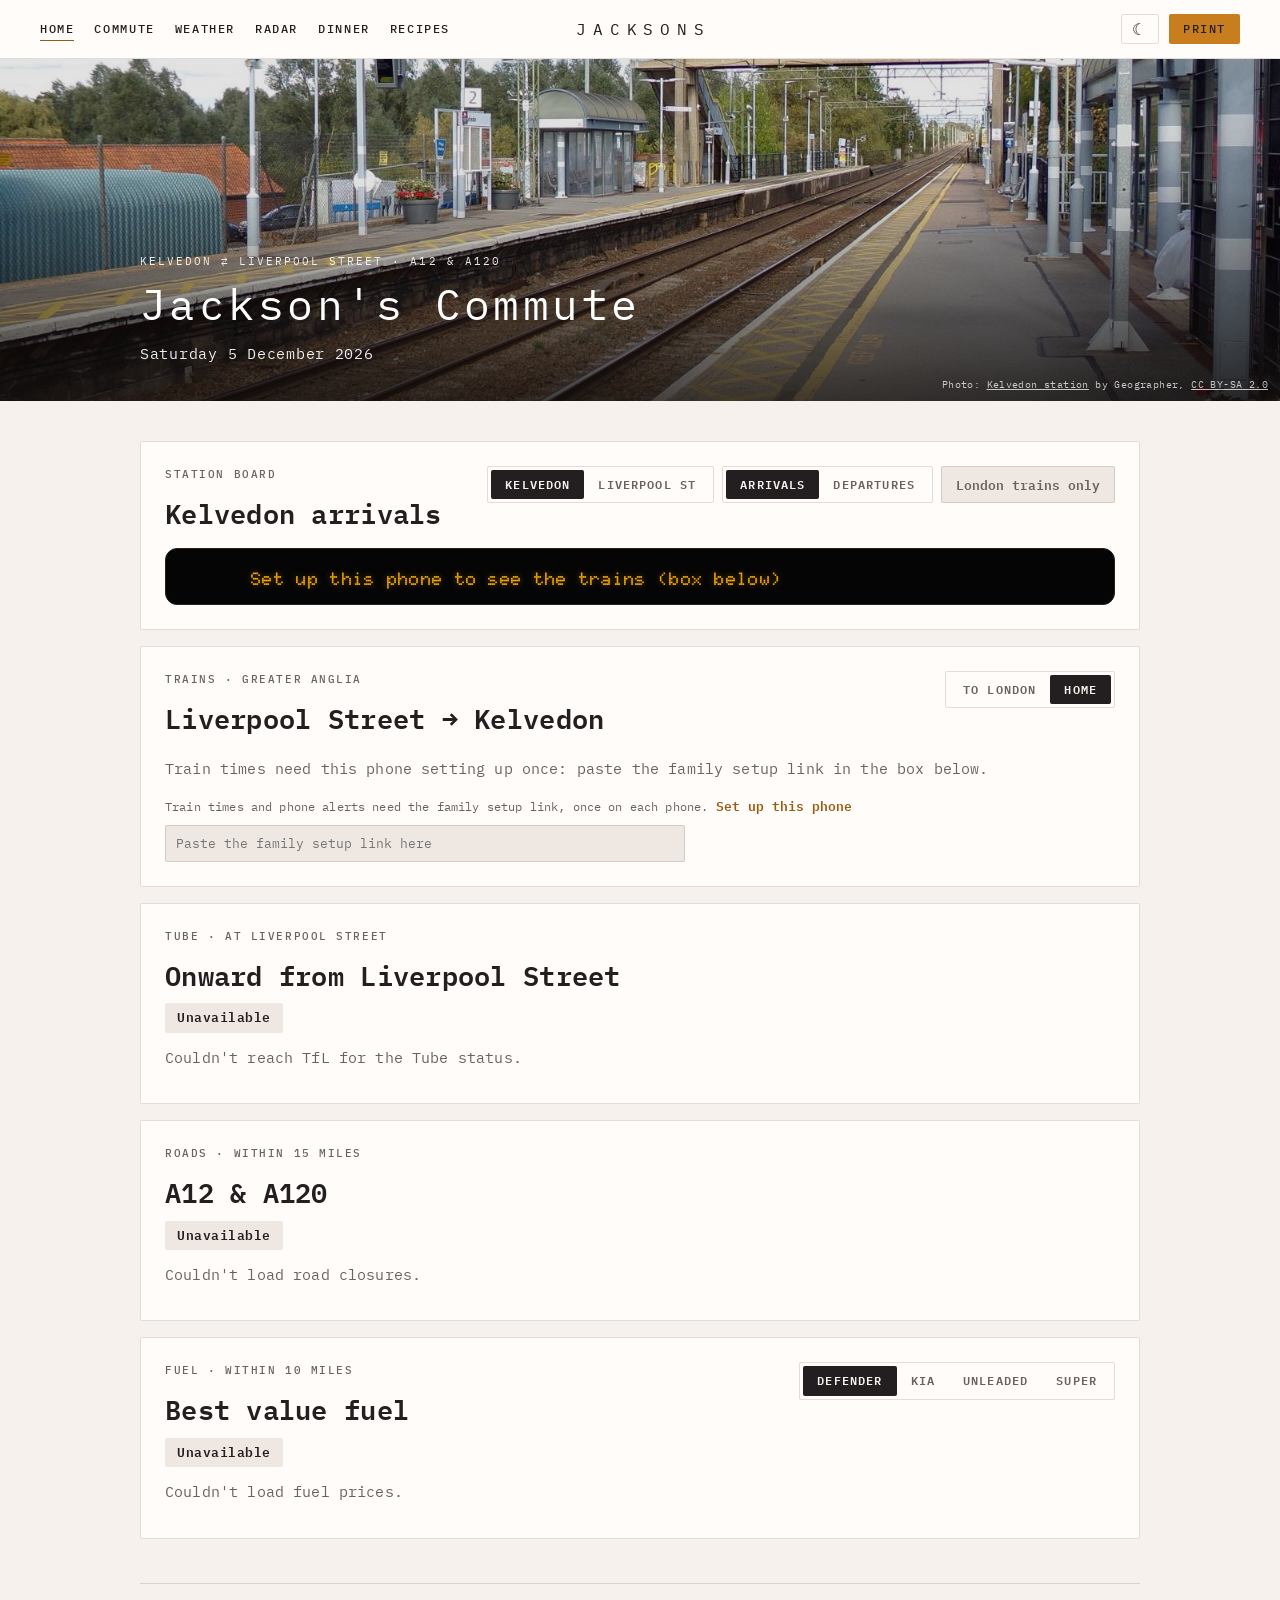
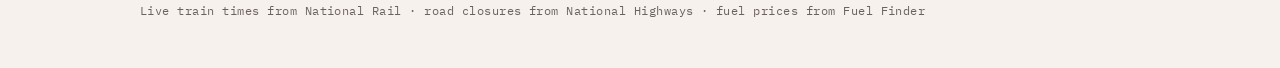
==== commit 65ae30d6: "Say when a phone still needs setting up, and show the box for it Co-Authored-By: Claude <noreply@ant" ====
--- a/index.html
+++ b/index.html
@@ -219,6 +219,7 @@
   .tr-len { white-space: nowrap; }
   .trk-sub a, .tr-setup a { color: var(--accent); font-weight: 600; }
   .tr-setup button { padding: 0; }
+  .tr-setup input[hidden] { display: none; }
   .tr-setup input { display: block; width: 100%; max-width: 520px; margin-top: 8px; font: inherit; font-size: 0.8rem; padding: 8px 10px;
     border: 1px solid var(--edge); border-radius: 2px; background: var(--surface-2); color: var(--ink); }
   .tube { grid-column: span 6; }
@@ -419,6 +420,9 @@
     try { var k = (localStorage.getItem('trains-rail') || '').split('.'); return k.length === 3 ? { dep: k[0], arr: k[1], svc: k[2] } : null; }
     catch (e) { return null; }
   });
+  // Until this phone has been set up it has no rail keys, and the free fallback is rarely up: say so
+  var railSet = false;
+  try { railSet = (localStorage.getItem('trains-rail') || '').split('.').length === 3; } catch (e) {}
   function getJson(u, headers) {
     return fetch(u, { cache: 'no-store', headers: headers || {} })
       .then(function (r) { if (!r.ok) throw new Error(r.status); return r.json(); });
@@ -553,7 +557,8 @@
       })
       .catch(function () {
         if (ROUTES[trDir] !== r) return;
-        document.getElementById('tr-list').innerHTML = "<p class=\"tr-empty\">Couldn't reach the train times service.</p>";
+        document.getElementById('tr-list').innerHTML = '<p class="tr-empty">' + (railSet ? "Couldn't reach the train times service."
+          : 'Train times need this phone setting up once: paste the family setup link in the box below.') + '</p>';
       });
   }
   trButtons.forEach(function (b) {
@@ -580,13 +585,13 @@
     if (code) trkCfg = { control: code };
     var foot = document.getElementById('tr-foot'), note = document.createElement('p');
     note.className = 'tr-foot tr-setup';
-    note.textContent = code ? 'Phone alerts are on for this phone. ' : 'Tracking works on this page. Phone alerts need the family setup link. ';
+    note.textContent = code ? 'Phone alerts are on for this phone. ' : 'Train times and phone alerts need the family setup link, once on each phone. ';
     if (m) note.textContent = 'Phone alerts set up for this phone. Tap Track on a train to get alerts. ';
     foot.parentNode.insertBefore(note, foot.nextSibling);
     // An app on the home screen keeps its own storage, so the link can be pasted in here too
     var btn = document.createElement('button'), box = document.createElement('input');
     btn.type = 'button'; btn.className = 'rd-more'; btn.textContent = code ? 'Set up again' : 'Set up this phone';
-    box.type = 'text'; box.hidden = true; box.placeholder = 'Paste the family setup link here';
+    box.type = 'text'; box.hidden = !!code; box.placeholder = 'Paste the family setup link here';
     box.setAttribute('aria-label', 'Family setup link'); box.autocapitalize = 'off'; box.autocomplete = 'off'; box.spellcheck = false;
     btn.addEventListener('click', function () { box.hidden = false; box.focus(); });
     box.addEventListener('input', function () {
@@ -843,7 +848,7 @@
         bdTick();
       })
       .catch(function () {
-        if (bdLoading === key) document.getElementById('board').innerHTML = '<div class="bd-row"><span></span><span>Board unavailable</span></div>';
+        if (bdLoading === key) document.getElementById('board').innerHTML = '<div class="bd-row"><span></span><span>' + (railSet ? 'Board unavailable' : 'Set up this phone to see the trains (box below)') + '</span></div>';
       });
   }
   function bdTick() { var c = document.getElementById('bd-clock'); if (c) c.textContent = new Date().toTimeString().slice(0, 8); }
